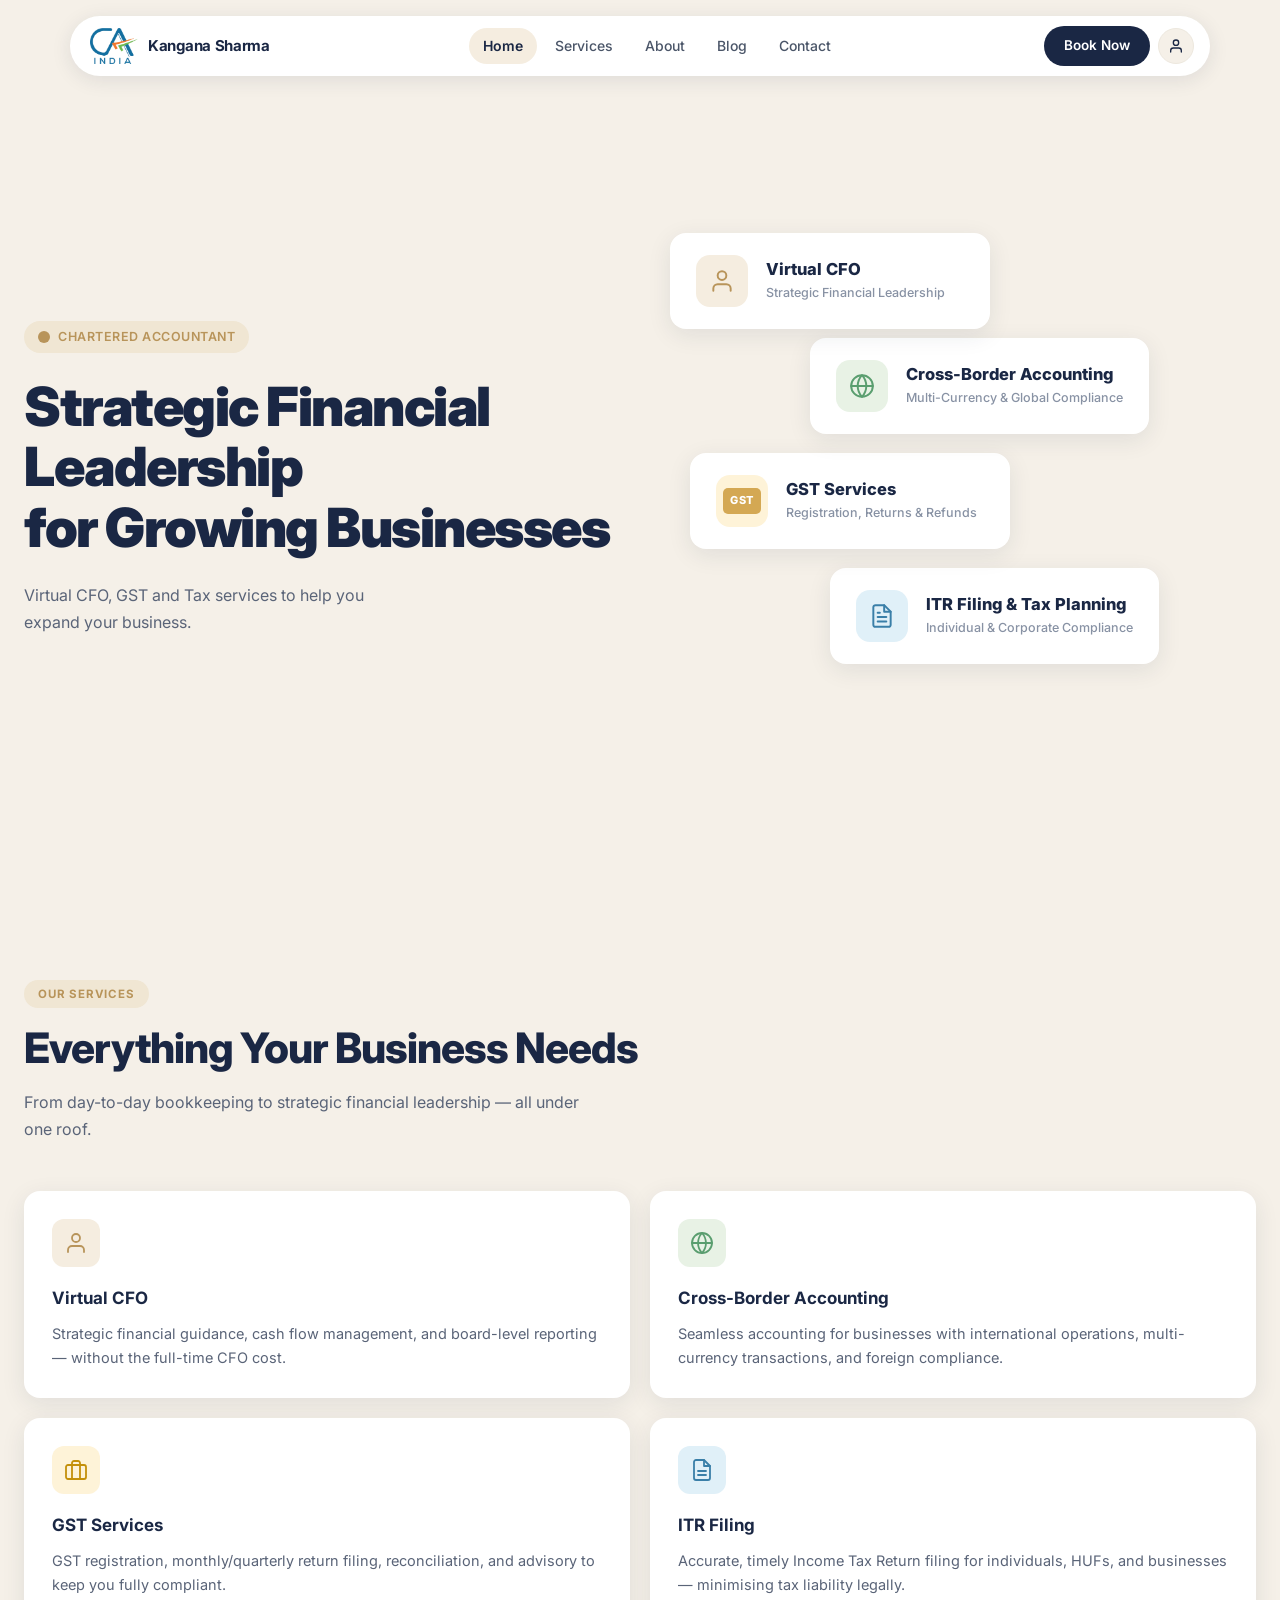
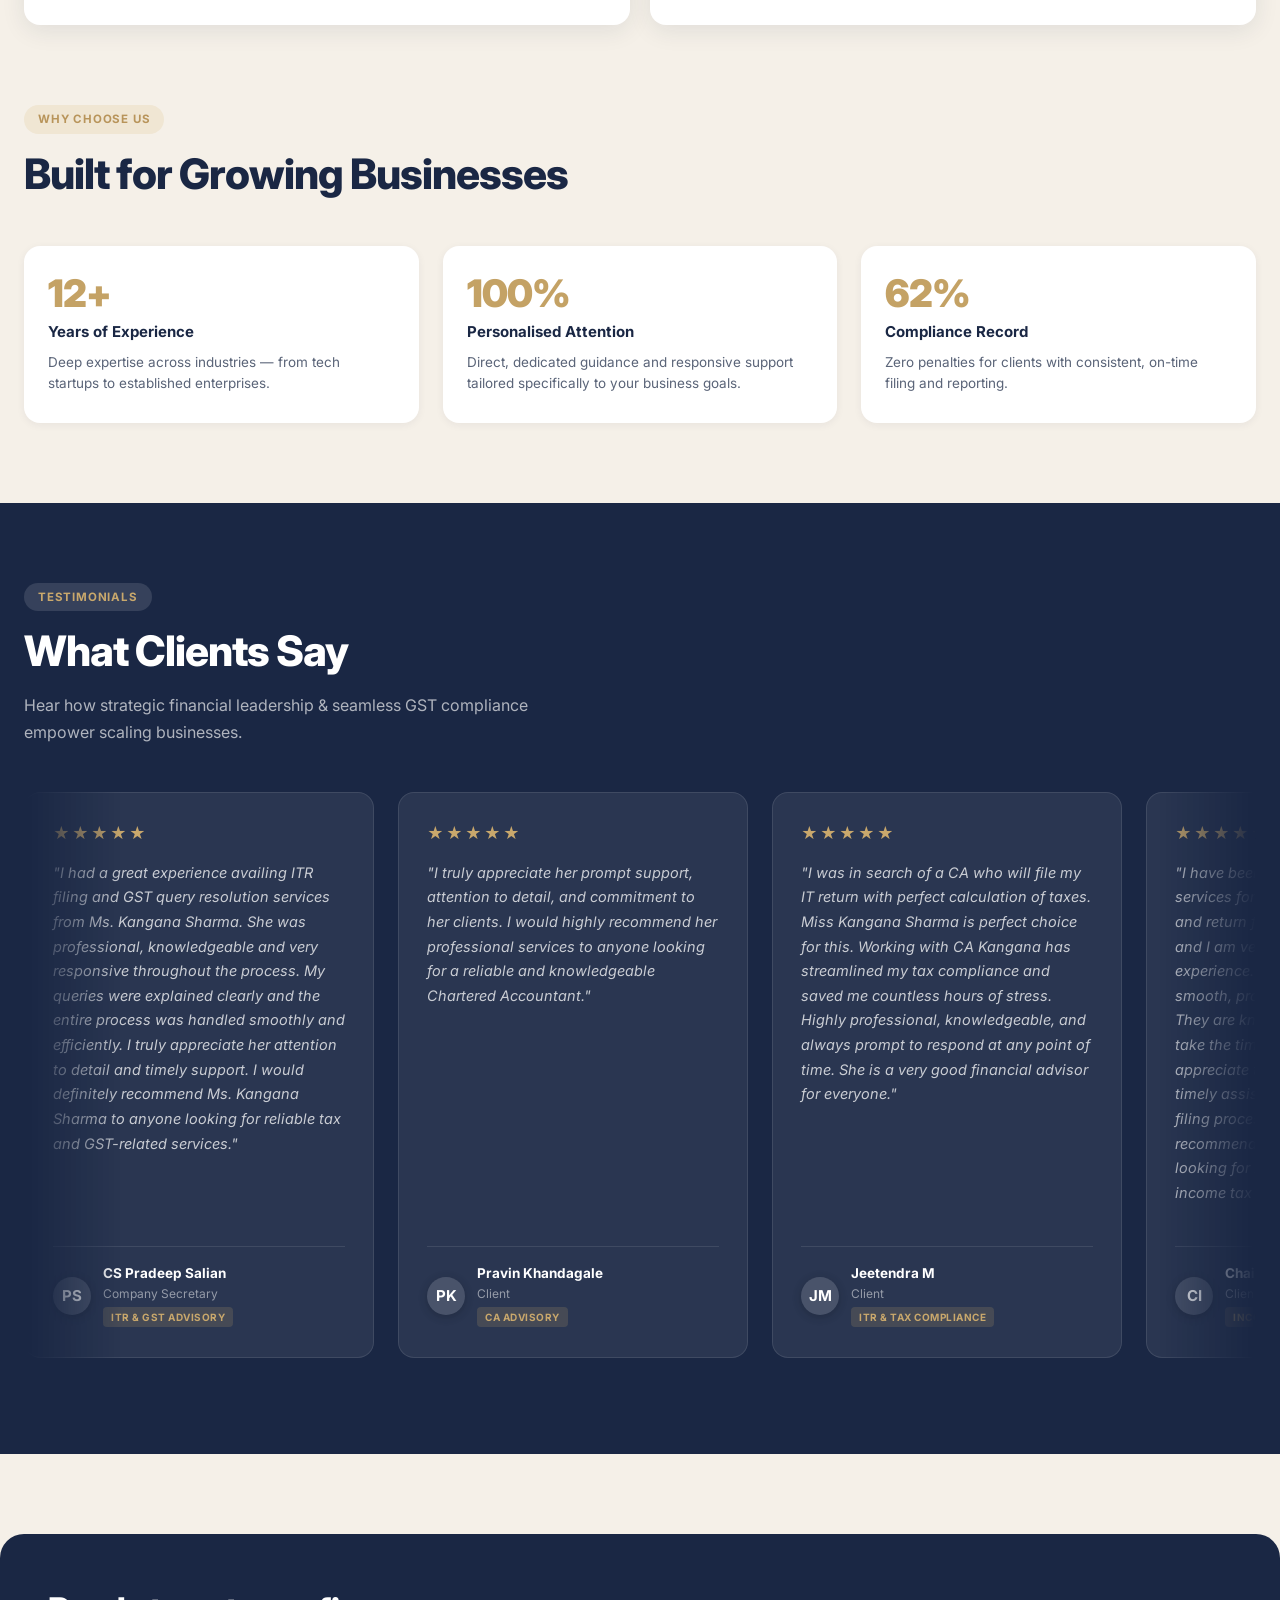
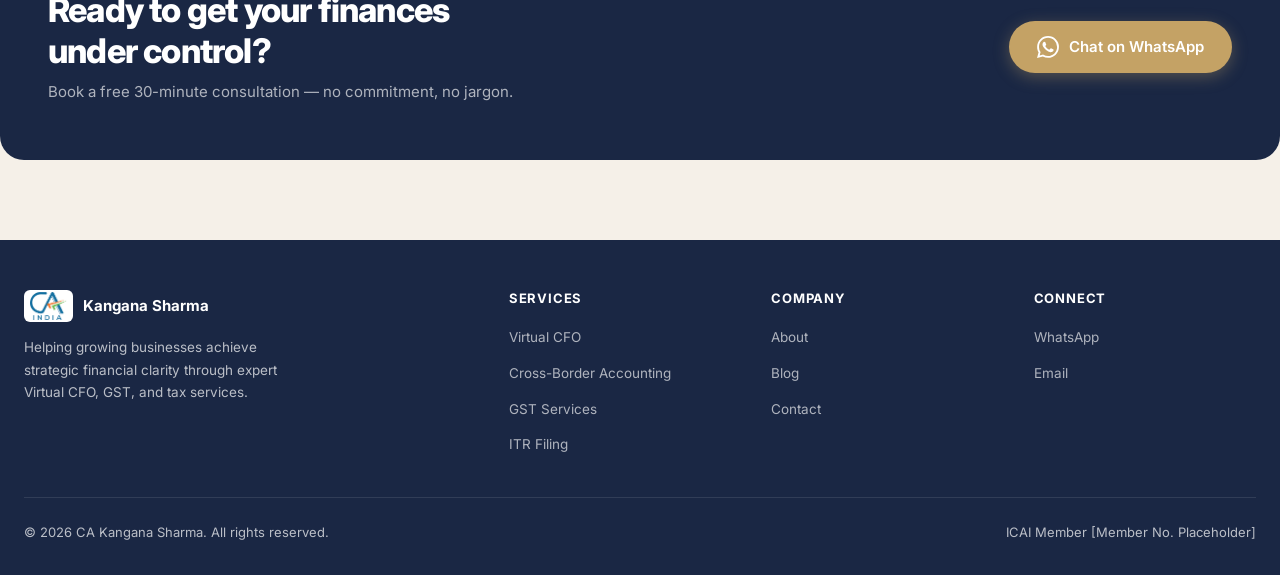
==== index.html @ 534c32c9 "Update experience to 12+ years and add CS Pradeep Salian testimonial" ====
<!DOCTYPE html>
<html lang="en">
<head>
  <meta charset="UTF-8" />
  <meta name="viewport" content="width=device-width, initial-scale=1.0" />
  <title>CA Kangana Sharma — Virtual CFO, GST & Cross-Border Accounting</title>
  <meta name="description" content="CA Kangana Sharma is a Chartered Accountant in Panvel, Navi Mumbai offering Virtual CFO, GST compliance, ITR filing, and Cross-Border Accounting services for growing businesses." />
  <link rel="icon" type="image/png" href="images/ca-logo.png" />
  <link rel="stylesheet" href="css/style.css" />
  <style>
    /* Homepage-specific overrides */
    .hero { padding-top: 48px; }

    /* Floating card entry animation */
    @keyframes cardDrop {
      from { opacity: 0; transform: translateY(-18px); }
      to   { opacity: 1; transform: translateY(0); }
    }
    .scard-1 { animation: cardDrop 0.5s ease 0.2s both; }
    .scard-2 { animation: cardDrop 0.5s ease 0.38s both; }
    .scard-3 { animation: cardDrop 0.5s ease 0.54s both; }
    .scard-4 { animation: cardDrop 0.5s ease 0.70s both; }

    /* Testimonials */
    .testimonials-section {
      background: var(--navy);
      padding: 80px 24px;
    }
    .testimonials-inner {
      max-width: 1540px;
      margin: 0 auto;
    }
    .testimonials-inner .section-tag {
      background: rgba(255,255,255,0.12);
      color: var(--gold-light);
    }
    .testimonials-inner .section-h2 {
      color: var(--white);
    }
    .testimonials-inner .section-sub {
      color: rgba(255,255,255,0.65);
    }
    .testimonials-grid {
      display: grid;
      grid-template-columns: repeat(3, 1fr);
      gap: 20px;
      margin-top: 0;
    }
    .tcard {
      background: rgba(255,255,255,0.07);
      border: 1px solid rgba(255,255,255,0.10);
      border-radius: var(--radius-md);
      padding: 28px;
      transition: var(--transition);
    }
    .tcard:hover {
      background: rgba(255,255,255,0.11);
    }
    .tcard-stars {
      color: var(--gold-light);
      font-size: 16px;
      letter-spacing: 2px;
      margin-bottom: 14px;
    }
    .tcard p {
      font-size: 14.5px;
      color: rgba(255,255,255,0.75);
      line-height: 1.7;
      margin-bottom: 20px;
      font-style: italic;
    }
    .tcard-author {
      display: flex;
      align-items: center;
      gap: 12px;
    }
    .tcard-avatar {
      width: 38px;
      height: 38px;
      border-radius: 50%;
      background: rgba(255,255,255,0.15);
      display: flex;
      align-items: center;
      justify-content: center;
      font-size: 15px;
      font-weight: 700;
      color: var(--white);
      flex-shrink: 0;
    }
    .tcard-name {
      font-size: 13.5px;
      font-weight: 700;
      color: var(--white);
    }
    .tcard-role {
      font-size: 12px;
      color: rgba(255,255,255,0.5);
    }

    @media (max-width: 900px) {
      .testimonials-grid { grid-template-columns: 1fr 1fr; }
    }
    @media (max-width: 600px) {
      .testimonials-grid { grid-template-columns: 1fr; }
    }
  </style>
</head>
<body>

  <!-- ===== NAVBAR ===== -->
  <div class="navbar-wrapper">
    <nav class="navbar" role="navigation" aria-label="Main navigation">
      <!-- Brand -->
      <a href="index.html" class="navbar-brand">
        <div class="navbar-logo">
          <img src="images/ca-logo.png" alt="CA India Logo" />
        </div>
        <span class="navbar-wordmark">Kangana Sharma</span>
      </a>

      <!-- Links -->
      <ul class="navbar-links" id="navbar-links" role="menubar">
        <li role="none"><a href="index.html" class="active" role="menuitem">Home</a></li>
        <li role="none"><a href="services.html" role="menuitem">Services</a></li>
        <li role="none"><a href="about.html" role="menuitem">About</a></li>
        <li role="none"><a href="blog.html" role="menuitem">Blog</a></li>
        <li role="none"><a href="contact.html" role="menuitem">Contact</a></li>
      </ul>

      <!-- Actions -->
      <div class="navbar-actions">
        <a href="contact.html" class="btn-book" id="btn-book-nav">Book Now</a>
        <button class="btn-account" aria-label="Account" id="btn-account">
          <svg width="16" height="16" viewBox="0 0 24 24" fill="none" stroke="currentColor" stroke-width="2" stroke-linecap="round" stroke-linejoin="round">
            <path d="M20 21v-2a4 4 0 0 0-4-4H8a4 4 0 0 0-4 4v2"/>
            <circle cx="12" cy="7" r="4"/>
          </svg>
        </button>
        <button class="nav-hamburger" id="nav-hamburger" aria-label="Open menu" aria-expanded="false">
          <span></span><span></span><span></span>
        </button>
      </div>
    </nav>
  </div>

  <!-- ===== PAGE ===== -->
  <div class="page-wrapper">

    <!-- HERO -->
    <section class="hero" aria-label="Hero">
      <div class="hero-inner">

        <!-- Left -->
        <div class="hero-left">
          <div class="hero-tag fade-up">
            <svg width="12" height="12" viewBox="0 0 24 24" fill="currentColor"><circle cx="12" cy="12" r="12"/></svg>
            Chartered Accountant
          </div>

          <h1 class="hero-h1 fade-up fade-up-d1">
            Strategic Financial Leadership<br>for Growing Businesses
          </h1>

          <p class="hero-sub fade-up fade-up-d2">
            Virtual CFO, GST and Tax services to help you expand your business.
          </p>
        </div>

        <!-- Right — staggered service cards -->
        <div class="hero-right" aria-label="Services preview">
          <div class="service-cards-stack">

            <!-- Virtual CFO -->
            <div class="scard scard-1" aria-label="Virtual CFO service">
              <div class="scard-icon icon-tan">
                <svg viewBox="0 0 24 24" fill="none" stroke="currentColor" stroke-width="1.8" stroke-linecap="round" stroke-linejoin="round" style="color:#b8945a">
                  <path d="M20 21v-2a4 4 0 0 0-4-4H8a4 4 0 0 0-4 4v2"/>
                  <circle cx="12" cy="7" r="4"/>
                </svg>
              </div>
              <div class="scard-text">
                <span class="scard-title">Virtual CFO</span>
                <span class="scard-sub">Strategic Financial Leadership</span>
              </div>
            </div>

            <!-- Cross-Border Accounting -->
            <div class="scard scard-2" aria-label="Cross-Border Accounting service">
              <div class="scard-icon icon-sage">
                <svg viewBox="0 0 24 24" fill="none" stroke="currentColor" stroke-width="1.8" stroke-linecap="round" stroke-linejoin="round" style="color:#5a9e6f">
                  <circle cx="12" cy="12" r="10"/>
                  <line x1="2" y1="12" x2="22" y2="12"/>
                  <path d="M12 2a15.3 15.3 0 0 1 4 10 15.3 15.3 0 0 1-4 10 15.3 15.3 0 0 1-4-10 15.3 15.3 0 0 1 4-10z"/>
                </svg>
              </div>
              <div class="scard-text">
                <span class="scard-title">Cross-Border Accounting</span>
                <span class="scard-sub">Multi-Currency & Global Compliance</span>
              </div>
            </div>

            <!-- GST -->
            <div class="scard scard-3" aria-label="GST service">
              <div class="scard-icon icon-gst" style="flex-direction:column;gap:0;">
                <span class="gst-badge" style="font-size:11px;padding:4px 7px;">GST</span>
              </div>
              <div class="scard-text">
                <span class="scard-title">GST Services</span>
                <span class="scard-sub">Registration, Returns & Refunds</span>
              </div>
            </div>

            <!-- ITR Filing -->
            <div class="scard scard-4" aria-label="ITR Filing service">
              <div class="scard-icon icon-blue">
                <svg viewBox="0 0 24 24" fill="none" stroke="currentColor" stroke-width="1.8" stroke-linecap="round" stroke-linejoin="round" style="color:#3a7fa8">
                  <path d="M14 2H6a2 2 0 0 0-2 2v16a2 2 0 0 0 2 2h12a2 2 0 0 0 2-2V8z"/>
                  <polyline points="14 2 14 8 20 8"/>
                  <line x1="16" y1="13" x2="8" y2="13"/>
                  <line x1="16" y1="17" x2="8" y2="17"/>
                  <polyline points="10 9 9 9 8 9"/>
                </svg>
              </div>
              <div class="scard-text">
                <span class="scard-title">ITR Filing & Tax Planning</span>
                <span class="scard-sub">Individual & Corporate Compliance</span>
              </div>
            </div>

          </div>
        </div>
      </div>
    </section>

    <!-- SERVICES PREVIEW SECTION -->
    <section class="section" aria-label="Services overview">
      <div class="section-tag fade-up">Our Services</div>
      <h2 class="section-h2 fade-up fade-up-d1">Everything Your Business Needs</h2>
      <p class="section-sub fade-up fade-up-d2">From day-to-day bookkeeping to strategic financial leadership — all under one roof.</p>

      <div class="services-preview-grid">
        <div class="service-card-full fade-up fade-up-d1">
          <div class="icon-wrap icon-tan">
            <svg viewBox="0 0 24 24" fill="none" stroke="currentColor" stroke-width="1.8" stroke-linecap="round" stroke-linejoin="round" style="color:#b8945a">
              <path d="M20 21v-2a4 4 0 0 0-4-4H8a4 4 0 0 0-4 4v2"/><circle cx="12" cy="7" r="4"/>
            </svg>
          </div>
          <h3>Virtual CFO</h3>
          <p>Strategic financial guidance, cash flow management, and board-level reporting — without the full-time CFO cost.</p>
        </div>

        <div class="service-card-full fade-up fade-up-d2">
          <div class="icon-wrap icon-sage">
            <svg viewBox="0 0 24 24" fill="none" stroke="currentColor" stroke-width="1.8" stroke-linecap="round" stroke-linejoin="round" style="color:#5a9e6f">
              <circle cx="12" cy="12" r="10"/><line x1="2" y1="12" x2="22" y2="12"/>
              <path d="M12 2a15.3 15.3 0 0 1 4 10 15.3 15.3 0 0 1-4 10 15.3 15.3 0 0 1-4-10 15.3 15.3 0 0 1 4-10z"/>
            </svg>
          </div>
          <h3>Cross-Border Accounting</h3>
          <p>Seamless accounting for businesses with international operations, multi-currency transactions, and foreign compliance.</p>
        </div>

        <div class="service-card-full fade-up fade-up-d3">
          <div class="icon-wrap icon-gst">
            <svg viewBox="0 0 24 24" fill="none" stroke="currentColor" stroke-width="1.8" stroke-linecap="round" stroke-linejoin="round" style="color:#c4900a">
              <rect x="2" y="7" width="20" height="14" rx="2"/><path d="M16 21V5a2 2 0 0 0-2-2h-4a2 2 0 0 0-2 2v16"/>
            </svg>
          </div>
          <h3>GST Services</h3>
          <p>GST registration, monthly/quarterly return filing, reconciliation, and advisory to keep you fully compliant.</p>
        </div>

        <div class="service-card-full fade-up fade-up-d4">
          <div class="icon-wrap icon-blue">
            <svg viewBox="0 0 24 24" fill="none" stroke="currentColor" stroke-width="1.8" stroke-linecap="round" stroke-linejoin="round" style="color:#3a7fa8">
              <path d="M14 2H6a2 2 0 0 0-2 2v16a2 2 0 0 0 2 2h12a2 2 0 0 0 2-2V8z"/>
              <polyline points="14 2 14 8 20 8"/><line x1="16" y1="13" x2="8" y2="13"/><line x1="16" y1="17" x2="8" y2="17"/>
            </svg>
          </div>
          <h3>ITR Filing</h3>
          <p>Accurate, timely Income Tax Return filing for individuals, HUFs, and businesses — minimising tax liability legally.</p>
        </div>
      </div>
    </section>

    <!-- WHY CHOOSE -->
    <section class="section" style="padding-top:0;" aria-label="Why choose us">
      <div class="section-tag fade-up">Why Choose Us</div>
      <h2 class="section-h2 fade-up fade-up-d1">Built for Growing Businesses</h2>
      <div class="why-grid">
        <div class="why-card fade-up fade-up-d1">
          <div class="why-num" data-count="12" data-suffix="+">0+</div>
          <h3>Years of Experience</h3>
          <p>Deep expertise across industries — from tech startups to established enterprises.</p>
        </div>
        <div class="why-card fade-up fade-up-d2">
          <div class="why-num">100%</div>
          <h3>Personalised Attention</h3>
          <p>Direct, dedicated guidance and responsive support tailored specifically to your business goals.</p>
        </div>
        <div class="why-card fade-up fade-up-d3">
          <div class="why-num" data-count="100" data-suffix="%">0%</div>
          <h3>Compliance Record</h3>
          <p>Zero penalties for clients with consistent, on-time filing and reporting.</p>
        </div>
      </div>
    </section>

    <!-- TESTIMONIALS -->
    <section class="testimonials-section" aria-label="Client testimonials">
      <div class="testimonials-inner">
        <div class="section-tag fade-up">Testimonials</div>
        <h2 class="section-h2 fade-up fade-up-d1">What Clients Say</h2>
        <p class="section-sub fade-up fade-up-d2" style="margin-bottom:30px;">Hear how strategic financial leadership & seamless GST compliance empower scaling businesses.</p>
        
        <!-- Running Slider Container -->
        <div class="testimonials-slider-wrapper">
          <div class="testimonials-track" id="testimonials-track">
            
            <!-- Testimonial 1: CS Pradeep Salian -->
            <div class="tcard">
              <div class="tcard-content">
                <div class="tcard-stars">★★★★★</div>
                <p>"I had a great experience availing ITR filing and GST query resolution services from Ms. Kangana Sharma. She was professional, knowledgeable and very responsive throughout the process. My queries were explained clearly and the entire process was handled smoothly and efficiently. I truly appreciate her attention to detail and timely support. I would definitely recommend Ms. Kangana Sharma to anyone looking for reliable tax and GST-related services."</p>
              </div>
              <div class="tcard-author">
                <div class="tcard-avatar">PS</div>
                <div>
                  <div class="tcard-name">CS Pradeep Salian</div>
                  <div class="tcard-role">Company Secretary</div>
                  <span class="tcard-tag">ITR & GST Advisory</span>
                </div>
              </div>
            </div>

            <!-- Testimonial 2 -->
            <div class="tcard">
              <div class="tcard-content">
                <div class="tcard-stars">★★★★★</div>
                <p>"I truly appreciate her prompt support, attention to detail, and commitment to her clients. I would highly recommend her professional services to anyone looking for a reliable and knowledgeable Chartered Accountant."</p>
              </div>
              <div class="tcard-author">
                <div class="tcard-avatar">PK</div>
                <div>
                  <div class="tcard-name">Pravin Khandagale</div>
                  <div class="tcard-role">Client</div>
                  <span class="tcard-tag">CA Advisory</span>
                </div>
              </div>
            </div>

            <!-- Testimonial 3 -->
            <div class="tcard">
              <div class="tcard-content">
                <div class="tcard-stars">★★★★★</div>
                <p>"I was in search of a CA who will file my IT return with perfect calculation of taxes. Miss Kangana Sharma is perfect choice for this. Working with CA Kangana has streamlined my tax compliance and saved me countless hours of stress. Highly professional, knowledgeable, and always prompt to respond at any point of time. She is a very good financial advisor for everyone."</p>
              </div>
              <div class="tcard-author">
                <div class="tcard-avatar">JM</div>
                <div>
                  <div class="tcard-name">Jeetendra M</div>
                  <div class="tcard-role">Client</div>
                  <span class="tcard-tag">ITR & Tax Compliance</span>
                </div>
              </div>
            </div>

            <!-- Testimonial 4 -->
            <div class="tcard">
              <div class="tcard-content">
                <div class="tcard-stars">★★★★★</div>
                <p>"I have been availing the professional services for my income tax calculation and return filing for the past three years, and I am very happy with the overall experience. The process has always been smooth, professional, and hassle-free. They are knowledgeable, responsive, and take the time to explain things clearly. I appreciate their attention to detail and timely assistance throughout the tax filing process. I would definitely recommend their services to anyone looking for reliable and professional income tax and return filing assistance."</p>
              </div>
              <div class="tcard-author">
                <div class="tcard-avatar">CI</div>
                <div>
                  <div class="tcard-name">Chaitanya I</div>
                  <div class="tcard-role">Client</div>
                  <span class="tcard-tag">Income Tax & Filing</span>
                </div>
              </div>
            </div>

            <!-- Testimonial 5 -->
            <div class="tcard">
              <div class="tcard-content">
                <div class="tcard-stars">★★★★★</div>
                <p>"I have had the pleasure of working with CA Kangana Sharma on few audit assignments for large companies. She is meticulous, highly professional, hardworking and responsible, and approaches every assignment with exceptional care and diligence. Her commitment to quality and her dependable approach make her a valued professional to work with. I am pleased to recommend her as a Chartered Accountant."</p>
              </div>
              <div class="tcard-author">
                <div class="tcard-avatar">RA</div>
                <div>
                  <div class="tcard-name">CA Ritesh Agarwal</div>
                  <div class="tcard-role">Chartered Accountant</div>
                  <span class="tcard-tag">Audit Assignments</span>
                </div>
              </div>
            </div>

          </div><!-- /testimonials-track -->
        </div><!-- /testimonials-slider-wrapper -->

      </div>
    </section>

    <!-- CTA BAND -->
    <div class="cta-band fade-up" style="max-width:1480px; margin-left:auto; margin-right:auto; margin-top:80px;">
      <div>
        <h2>Ready to get your finances under control?</h2>
        <p>Book a free 30-minute consultation — no commitment, no jargon.</p>
      </div>
      <a
        href="https://wa.me/919284705515?text=Hi%20CA%20Kangana%20Sharma%2C%20I%27d%20like%20to%20book%20a%20free%20consultation."
        class="btn-whatsapp"
        target="_blank"
        rel="noopener noreferrer"
        id="cta-whatsapp-btn"
        style="flex-shrink:0;"
      >
        <svg viewBox="0 0 24 24" fill="currentColor">
          <path d="M17.472 14.382c-.297-.149-1.758-.867-2.03-.967-.273-.099-.471-.148-.67.15-.197.297-.767.966-.94 1.164-.173.199-.347.223-.644.075-.297-.15-1.255-.463-2.39-1.475-.883-.788-1.48-1.761-1.653-2.059-.173-.297-.018-.458.13-.606.134-.133.298-.347.446-.52.149-.174.198-.298.298-.497.099-.198.05-.371-.025-.52-.075-.149-.669-1.612-.916-2.207-.242-.579-.487-.5-.669-.51-.173-.008-.371-.01-.57-.01-.198 0-.52.074-.792.372-.272.297-1.04 1.016-1.04 2.479 0 1.462 1.065 2.875 1.213 3.074.149.198 2.096 3.2 5.077 4.487.709.306 1.262.489 1.694.625.712.227 1.36.195 1.871.118.571-.085 1.758-.719 2.006-1.413.248-.694.248-1.289.173-1.413-.074-.124-.272-.198-.57-.347m-5.421 7.403h-.004a9.87 9.87 0 0 1-5.031-1.378l-.361-.214-3.741.982.998-3.648-.235-.374a9.86 9.86 0 0 1-1.51-5.26c.001-5.45 4.436-9.884 9.888-9.884 2.64 0 5.122 1.03 6.988 2.898a9.825 9.825 0 0 1 2.893 6.994c-.003 5.45-4.437 9.884-9.885 9.884m8.413-18.297A11.815 11.815 0 0 0 12.05 0C5.495 0 .16 5.335.157 11.892c0 2.096.547 4.142 1.588 5.945L.057 24l6.305-1.654a11.882 11.882 0 0 0 5.683 1.448h.005c6.554 0 11.89-5.335 11.893-11.893a11.821 11.821 0 0 0-3.48-8.413z"/>
        </svg>
        Chat on WhatsApp
      </a>
    </div>

    <!-- FOOTER -->
    <footer style="margin-top:80px;">
      <div class="footer-inner">
        <div class="footer-brand">
          <div class="footer-logo-mark">
            <div class="navbar-logo"><img src="images/ca-logo.png" alt="CA India Logo" style="height:32px;background:white;padding:2px 6px;border-radius:6px;" /></div>
            <span style="color:white;font-weight:700;font-size:15px;">Kangana Sharma</span>
          </div>
          <p>Helping growing businesses achieve strategic financial clarity through expert Virtual CFO, GST, and tax services.</p>
        </div>
        <div class="footer-col">
          <h4>Services</h4>
          <ul>
            <li><a href="services.html">Virtual CFO</a></li>
            <li><a href="services.html">Cross-Border Accounting</a></li>
            <li><a href="services.html">GST Services</a></li>
            <li><a href="services.html">ITR Filing</a></li>
          </ul>
        </div>
        <div class="footer-col">
          <h4>Company</h4>
          <ul>
            <li><a href="about.html">About</a></li>
            <li><a href="blog.html">Blog</a></li>
            <li><a href="contact.html">Contact</a></li>
          </ul>
        </div>
        <div class="footer-col">
          <h4>Connect</h4>
          <ul>
            <li><a href="https://wa.me/919284705515" target="_blank" rel="noopener">WhatsApp</a></li>
            <li><a href="mailto:kanganasharma.co@gmail.com">Email</a></li>
          </ul>
        </div>
      </div>
      <div class="footer-bottom">
        <span>© 2026 CA Kangana Sharma. All rights reserved.</span>
        <span>ICAI Member [Member No. Placeholder]</span>
      </div>
    </footer>

  </div><!-- /page-wrapper -->

  <script src="js/main.js"></script>
</body>
</html>
---- css/style.css ----
/* ===== DESIGN SYSTEM TOKENS ===== */
@import url('https://fonts.googleapis.com/css2?family=Inter:wght@400;500;600;700;800;900&display=swap');

:root {
  --bg-cream: #f5f0e8;
  --bg-cream-dark: #ede8de;
  --white: #ffffff;
  --navy: #1a2744;
  --navy-light: #243258;
  --navy-muted: #4a5568;
  --gold: #b8945a;
  --gold-light: #c9a86c;
  --gold-bg: #f0e6d3;
  --gold-btn: #c4a265;
  --tan: #e8d5b8;
  --tan-bg: #f5ede0;
  --sage: #a8c5a0;
  --sage-bg: #e8f2e5;
  --gst-gold: #d4a853;
  --gst-bg: #fef3d8;
  --blue-light: #7ab3cc;
  --blue-bg: #e0f0f8;
  --text-body: #5a6478;
  --text-muted: #8892a4;
  --shadow-sm: 0 2px 8px rgba(26, 39, 68, 0.06);
  --shadow-md: 0 4px 20px rgba(26, 39, 68, 0.10);
  --shadow-lg: 0 8px 40px rgba(26, 39, 68, 0.14);
  --shadow-card: 0 6px 24px rgba(26, 39, 68, 0.09);
  --radius-sm: 8px;
  --radius-md: 16px;
  --radius-lg: 24px;
  --radius-full: 9999px;
  --transition: all 0.25s cubic-bezier(0.4, 0, 0.2, 1);
}

/* ===== RESET & BASE ===== */
*, *::before, *::after {
  box-sizing: border-box;
  margin: 0;
  padding: 0;
}

html, body {
  overflow-x: hidden;
}

html {
  scroll-behavior: smooth;
}

body {
  font-family: 'Inter', -apple-system, BlinkMacSystemFont, sans-serif;
  background-color: var(--bg-cream);
  color: var(--navy);
  line-height: 1.6;
  -webkit-font-smoothing: antialiased;
}

a {
  text-decoration: none;
  color: inherit;
  transition: var(--transition);
}

img {
  max-width: 100%;
  display: block;
}

/* ===== NAVBAR ===== */
.navbar-wrapper {
  position: fixed;
  top: 0;
  left: 0;
  right: 0;
  z-index: 1000;
  display: flex;
  justify-content: center;
  padding: 16px 24px;
  pointer-events: none;
}

.navbar {
  display: flex;
  align-items: center;
  justify-content: space-between;
  background: var(--white);
  border-radius: var(--radius-full);
  padding: 10px 16px 10px 20px;
  box-shadow: var(--shadow-md);
  width: 100%;
  max-width: 1140px;
  pointer-events: all;
  gap: 12px;
}

.navbar-brand {
  display: flex;
  align-items: center;
  gap: 10px;
  flex-shrink: 0;
}

.navbar-logo {
  display: flex;
  align-items: center;
  justify-content: center;
  height: 36px;
  width: auto;
  flex-shrink: 0;
}

.navbar-logo img {
  height: 36px;
  width: auto;
  object-fit: contain;
  display: block;
}

.navbar-wordmark {
  font-size: 15px;
  font-weight: 700;
  color: var(--navy);
  letter-spacing: -0.3px;
  white-space: nowrap;
}

.navbar-links {
  display: flex;
  align-items: center;
  gap: 4px;
  list-style: none;
  flex: 1;
  justify-content: center;
}

.navbar-links li a {
  display: inline-block;
  padding: 7px 14px;
  font-size: 14px;
  font-weight: 500;
  color: var(--navy-muted);
  border-radius: var(--radius-full);
  transition: var(--transition);
  white-space: nowrap;
}

.navbar-links li a:hover {
  color: var(--navy);
  background: var(--bg-cream);
}

.navbar-links li a.active {
  background: var(--tan-bg);
  color: var(--navy);
  font-weight: 600;
}

.navbar-actions {
  display: flex;
  align-items: center;
  gap: 8px;
  flex-shrink: 0;
}

.btn-book {
  display: inline-flex;
  align-items: center;
  background: var(--navy);
  color: var(--white);
  padding: 9px 20px;
  border-radius: var(--radius-full);
  font-size: 13.5px;
  font-weight: 600;
  letter-spacing: 0.1px;
  transition: var(--transition);
  white-space: nowrap;
}

.btn-book:hover {
  background: var(--navy-light);
  transform: translateY(-1px);
  box-shadow: var(--shadow-md);
}

.btn-account {
  display: flex;
  align-items: center;
  justify-content: center;
  width: 36px;
  height: 36px;
  background: var(--bg-cream);
  border-radius: var(--radius-full);
  color: var(--navy);
  transition: var(--transition);
  border: 1.5px solid var(--bg-cream-dark);
}

.btn-account:hover {
  background: var(--bg-cream-dark);
}

/* ===== HAMBURGER (mobile) ===== */
.nav-hamburger {
  display: none;
  flex-direction: column;
  gap: 5px;
  background: none;
  border: none;
  cursor: pointer;
  padding: 4px;
}

.nav-hamburger span {
  display: block;
  width: 22px;
  height: 2px;
  background: var(--navy);
  border-radius: 2px;
  transition: var(--transition);
}

/* ===== PAGE WRAPPER ===== */
.page-wrapper {
  padding-top: 88px;
}

/* ===== HERO SECTION ===== */
.hero {
  min-height: calc(100vh - 88px);
  display: flex;
  align-items: center;
  padding: 60px 24px 80px;
  max-width: 1540px;
  margin: 0 auto;
}

.hero-inner {
  display: grid;
  grid-template-columns: 1fr 1fr;
  gap: 60px;
  align-items: center;
  width: 100%;
}

.hero-left {
  display: flex;
  flex-direction: column;
  gap: 24px;
}

.hero-tag {
  display: inline-flex;
  align-items: center;
  gap: 8px;
  background: var(--gold-bg);
  color: var(--gold);
  font-size: 12.5px;
  font-weight: 600;
  padding: 6px 14px;
  border-radius: var(--radius-full);
  letter-spacing: 0.5px;
  text-transform: uppercase;
  width: fit-content;
}

.hero-h1 {
  font-size: clamp(38px, 5vw, 54px);
  font-weight: 900;
  color: var(--navy);
  line-height: 1.12;
  letter-spacing: -1.5px;
}

.hero-sub {
  font-size: 16px;
  color: var(--text-body);
  line-height: 1.65;
  max-width: 380px;
}

.btn-whatsapp {
  display: inline-flex;
  align-items: center;
  gap: 10px;
  background: var(--gold-btn);
  color: var(--white);
  padding: 14px 28px;
  border-radius: var(--radius-full);
  font-size: 15px;
  font-weight: 600;
  width: fit-content;
  transition: var(--transition);
  box-shadow: 0 4px 16px rgba(196, 162, 101, 0.35);
}

.btn-whatsapp:hover {
  background: var(--gold);
  transform: translateY(-2px);
  box-shadow: 0 8px 24px rgba(196, 162, 101, 0.45);
}

.btn-whatsapp svg {
  width: 22px;
  height: 22px;
  flex-shrink: 0;
}

/* ===== HERO RIGHT — STAGGERED CARDS ===== */
.hero-right {
  position: relative;
  height: 490px;
}

.service-cards-stack {
  position: relative;
  width: 100%;
  height: 100%;
}

.scard {
  position: absolute;
  background: var(--white);
  border-radius: var(--radius-md);
  box-shadow: var(--shadow-card);
  padding: 22px 26px;
  display: flex;
  align-items: center;
  gap: 18px;
  min-width: 320px;
  transition: transform 0.3s ease, box-shadow 0.3s ease;
  cursor: default;
}

.scard:hover {
  transform: translateY(-6px) scale(1.02) !important;
  box-shadow: var(--shadow-lg);
}

.scard-icon {
  width: 52px;
  height: 52px;
  border-radius: 14px;
  display: flex;
  align-items: center;
  justify-content: center;
  flex-shrink: 0;
}

.scard-icon svg {
  width: 26px;
  height: 26px;
}

.scard-text {
  display: flex;
  flex-direction: column;
}

.scard-title {
  font-size: 16.5px;
  font-weight: 800;
  color: var(--navy);
  line-height: 1.25;
}

.scard-sub {
  font-size: 12.5px;
  color: var(--text-muted);
  font-weight: 500;
  margin-top: 3px;
}

/* Card positions — staggered diagonal */
.scard-1 {
  top: 0;
  left: 0;
  z-index: 4;
}

.scard-2 {
  top: 105px;
  left: 140px;
  z-index: 3;
}

.scard-3 {
  top: 220px;
  left: 20px;
  z-index: 2;
}

.scard-4 {
  top: 335px;
  left: 160px;
  z-index: 1;
}

/* Icon colors */
.icon-tan { background: var(--tan-bg); }
.icon-tan svg { color: #b8945a; }

.icon-sage { background: var(--sage-bg); }
.icon-sage svg { color: #5a9e6f; }

.icon-gst { background: var(--gst-bg); }
.icon-gst svg { color: #c4900a; }

.icon-blue { background: var(--blue-bg); }
.icon-blue svg { color: #3a7fa8; }

/* GST badge */
.gst-badge {
  display: inline-flex;
  align-items: center;
  justify-content: center;
  background: var(--gst-gold);
  color: var(--white);
  font-size: 9px;
  font-weight: 800;
  padding: 3px 6px;
  border-radius: 5px;
  letter-spacing: 0.5px;
}

/* ===== SECTION COMMONS ===== */
.section {
  padding: 80px 24px;
  max-width: 1540px;
  margin: 0 auto;
}

.section-tag {
  display: inline-flex;
  align-items: center;
  gap: 8px;
  background: var(--gold-bg);
  color: var(--gold);
  font-size: 11.5px;
  font-weight: 700;
  padding: 5px 14px;
  border-radius: var(--radius-full);
  letter-spacing: 0.8px;
  text-transform: uppercase;
  margin-bottom: 16px;
}

.section-h2 {
  font-size: clamp(28px, 3.5vw, 42px);
  font-weight: 800;
  color: var(--navy);
  letter-spacing: -1px;
  line-height: 1.15;
  margin-bottom: 16px;
}

.section-sub {
  font-size: 16px;
  color: var(--text-body);
  line-height: 1.7;
  max-width: 560px;
  margin-bottom: 48px;
}

/* ===== SERVICES GRID (homepage preview) ===== */
.services-preview-grid {
  display: grid;
  grid-template-columns: repeat(2, 1fr);
  gap: 20px;
}

.service-card-full {
  background: var(--white);
  border-radius: var(--radius-md);
  box-shadow: var(--shadow-card);
  padding: 28px;
  transition: var(--transition);
}

.service-card-full:hover {
  transform: translateY(-4px);
  box-shadow: var(--shadow-lg);
}

.service-card-full .icon-wrap {
  width: 48px;
  height: 48px;
  border-radius: 12px;
  display: flex;
  align-items: center;
  justify-content: center;
  margin-bottom: 18px;
}

.service-card-full .icon-wrap svg {
  width: 24px;
  height: 24px;
}

.service-card-full h3 {
  font-size: 17px;
  font-weight: 700;
  color: var(--navy);
  margin-bottom: 10px;
}

.service-card-full p {
  font-size: 14.5px;
  color: var(--text-body);
  line-height: 1.65;
}

/* ===== WHY CHOOSE SECTION ===== */
.why-grid {
  display: grid;
  grid-template-columns: repeat(3, 1fr);
  gap: 24px;
  margin-top: 48px;
}

.why-card {
  background: var(--white);
  border-radius: var(--radius-md);
  padding: 28px 24px;
  box-shadow: var(--shadow-sm);
  transition: var(--transition);
}

.why-card:hover {
  transform: translateY(-3px);
  box-shadow: var(--shadow-md);
}

.why-num {
  font-size: 38px;
  font-weight: 900;
  color: var(--gold-btn);
  letter-spacing: -1px;
  line-height: 1;
  margin-bottom: 8px;
}

.why-card h3 {
  font-size: 15px;
  font-weight: 700;
  color: var(--navy);
  margin-bottom: 8px;
}

.why-card p {
  font-size: 13.5px;
  color: var(--text-body);
  line-height: 1.6;
}

/* ===== CTA BAND ===== */
.cta-band {
  background: var(--navy);
  border-radius: var(--radius-lg);
  padding: 56px 48px;
  margin: 0 auto 80px;
  max-width: 1480px;
  display: flex;
  align-items: center;
  justify-content: space-between;
  gap: 32px;
}

.cta-band h2 {
  font-size: clamp(22px, 3vw, 34px);
  font-weight: 800;
  color: var(--white);
  letter-spacing: -0.8px;
  line-height: 1.2;
  max-width: 480px;
}

.cta-band p {
  color: rgba(255,255,255,0.65);
  margin-top: 8px;
  font-size: 15px;
}

/* ===== FOOTER ===== */
footer {
  background: var(--navy);
  color: rgba(255,255,255,0.7);
  padding: 48px 24px 32px;
}

.footer-inner {
  max-width: 1540px;
  margin: 0 auto;
  display: grid;
  grid-template-columns: 2fr 1fr 1fr 1fr;
  gap: 40px;
  margin-bottom: 40px;
}

.footer-brand p {
  font-size: 13.5px;
  line-height: 1.7;
  margin-top: 12px;
  max-width: 260px;
}

.footer-col h4 {
  font-size: 13px;
  font-weight: 700;
  color: var(--white);
  letter-spacing: 0.8px;
  text-transform: uppercase;
  margin-bottom: 16px;
}

.footer-col ul {
  list-style: none;
  display: flex;
  flex-direction: column;
  gap: 10px;
}

.footer-col ul li a {
  font-size: 13.5px;
  color: rgba(255,255,255,0.65);
  transition: var(--transition);
}

.footer-col ul li a:hover {
  color: var(--white);
}

.footer-bottom {
  max-width: 1540px;
  margin: 0 auto;
  border-top: 1px solid rgba(255,255,255,0.1);
  padding-top: 24px;
  display: flex;
  justify-content: space-between;
  align-items: center;
  font-size: 13px;
}

.footer-logo-mark {
  display: flex;
  align-items: center;
  gap: 10px;
  margin-bottom: 4px;
}

/* ===== PAGE HERO (inner pages) ===== */
.page-hero {
  background: var(--navy);
  padding: 80px 24px 70px;
  text-align: center;
}

.page-hero h1 {
  font-size: clamp(32px, 4vw, 52px);
  font-weight: 900;
  color: var(--white);
  letter-spacing: -1.2px;
  line-height: 1.1;
  margin-bottom: 16px;
}

.page-hero p {
  font-size: 17px;
  color: rgba(255,255,255,0.7);
  max-width: 520px;
  margin: 0 auto;
  line-height: 1.65;
}

.page-hero .section-tag {
  margin-bottom: 20px;
  background: rgba(255,255,255,0.12);
  color: var(--gold-light);
}

/* ===== SERVICES PAGE ===== */
.services-list {
  display: flex;
  flex-direction: column;
  gap: 40px;
  margin-top: 16px;
}

.service-block {
  background: var(--white);
  border-radius: var(--radius-md);
  box-shadow: var(--shadow-card);
  padding: 40px;
  display: grid;
  grid-template-columns: 72px 1fr;
  gap: 32px;
  align-items: start;
  transition: var(--transition);
}

.service-block:hover {
  box-shadow: var(--shadow-lg);
}

.service-block-icon {
  width: 72px;
  height: 72px;
  border-radius: 16px;
  display: flex;
  align-items: center;
  justify-content: center;
  flex-shrink: 0;
}

.service-block-icon svg {
  width: 32px;
  height: 32px;
}

.service-block-body h2 {
  font-size: 22px;
  font-weight: 800;
  color: var(--navy);
  margin-bottom: 12px;
  letter-spacing: -0.4px;
}

.service-block-body p {
  font-size: 15px;
  color: var(--text-body);
  line-height: 1.75;
  margin-bottom: 20px;
}

.service-features {
  display: flex;
  flex-wrap: wrap;
  gap: 8px;
}

.feature-tag {
  display: inline-flex;
  align-items: center;
  gap: 6px;
  background: var(--bg-cream);
  color: var(--navy);
  font-size: 13px;
  font-weight: 500;
  padding: 5px 12px;
  border-radius: var(--radius-full);
}

.feature-tag::before {
  content: '✓';
  color: var(--gold);
  font-weight: 700;
}

/* ===== ABOUT PAGE ===== */
.about-grid {
  display: grid;
  grid-template-columns: 1fr 1fr;
  gap: 60px;
  align-items: center;
  padding: 64px 24px;
  max-width: 1540px;
  margin: 0 auto;
}

.about-portrait {
  position: relative;
}

.about-portrait-img {
  width: 100%;
  border-radius: var(--radius-lg);
  box-shadow: var(--shadow-lg);
  aspect-ratio: 4/5;
  object-fit: cover;
  object-position: top center;
  background: var(--bg-cream-dark);
  display: block;
  overflow: hidden;
}

.about-portrait-placeholder {
  width: 100%;
  border-radius: var(--radius-lg);
  box-shadow: var(--shadow-lg);
  aspect-ratio: 4/5;
  background: linear-gradient(135deg, var(--bg-cream-dark) 0%, var(--tan) 100%);
  display: flex;
  flex-direction: column;
  align-items: center;
  justify-content: center;
  gap: 16px;
  color: var(--navy-muted);
}

.portrait-badge {
  position: absolute;
  bottom: -16px;
  right: -16px;
  background: var(--white);
  border-radius: var(--radius-md);
  padding: 16px 20px;
  box-shadow: var(--shadow-md);
}

.portrait-badge .num {
  font-size: 28px;
  font-weight: 900;
  color: var(--navy);
  letter-spacing: -1px;
}

.portrait-badge .label {
  font-size: 12px;
  color: var(--text-muted);
  font-weight: 500;
}

.about-content h2 {
  font-size: clamp(26px, 3vw, 38px);
  font-weight: 800;
  color: var(--navy);
  letter-spacing: -0.8px;
  margin-bottom: 16px;
  line-height: 1.15;
}

.about-content p {
  font-size: 15.5px;
  color: var(--text-body);
  line-height: 1.75;
  margin-bottom: 16px;
}

.stats-row {
  display: grid;
  grid-template-columns: repeat(3, 1fr);
  gap: 16px;
  margin: 32px 0;
}

.stat-box {
  background: var(--bg-cream);
  border-radius: var(--radius-md);
  padding: 20px 16px;
  text-align: center;
}

.stat-box .val {
  font-size: 26px;
  font-weight: 900;
  color: var(--navy);
  letter-spacing: -0.8px;
}

.stat-box .lbl {
  font-size: 12px;
  color: var(--text-muted);
  font-weight: 500;
  margin-top: 4px;
  line-height: 1.4;
}

.credentials-list {
  display: flex;
  flex-direction: column;
  gap: 12px;
  margin-top: 24px;
}

.cred-item {
  display: flex;
  align-items: center;
  gap: 12px;
  font-size: 14.5px;
  color: var(--text-body);
}

.cred-dot {
  width: 8px;
  height: 8px;
  border-radius: 50%;
  background: var(--gold);
  flex-shrink: 0;
}

/* ===== BLOG PAGE ===== */
.blog-grid {
  display: grid;
  grid-template-columns: repeat(3, 1fr);
  gap: 24px;
}

.blog-card {
  background: var(--white);
  border-radius: var(--radius-md);
  box-shadow: var(--shadow-card);
  overflow: hidden;
  transition: var(--transition);
  display: flex;
  flex-direction: column;
}

.blog-card:hover {
  transform: translateY(-4px);
  box-shadow: var(--shadow-lg);
}

.blog-card-img {
  height: 180px;
  background: linear-gradient(135deg, var(--bg-cream-dark), var(--tan));
  display: flex;
  align-items: center;
  justify-content: center;
  color: var(--text-muted);
  font-size: 13px;
  font-weight: 500;
}

.blog-card-body {
  padding: 24px;
  flex: 1;
  display: flex;
  flex-direction: column;
}

.blog-tag {
  display: inline-flex;
  align-items: center;
  background: var(--gold-bg);
  color: var(--gold);
  font-size: 11px;
  font-weight: 700;
  padding: 3px 10px;
  border-radius: var(--radius-full);
  letter-spacing: 0.6px;
  text-transform: uppercase;
  margin-bottom: 12px;
  width: fit-content;
}

.blog-card-body h3 {
  font-size: 16px;
  font-weight: 700;
  color: var(--navy);
  line-height: 1.4;
  margin-bottom: 10px;
}

.blog-card-body p {
  font-size: 13.5px;
  color: var(--text-body);
  line-height: 1.65;
  flex: 1;
  margin-bottom: 16px;
}

.blog-meta {
  display: flex;
  align-items: center;
  justify-content: space-between;
  font-size: 12.5px;
  color: var(--text-muted);
  border-top: 1px solid var(--bg-cream);
  padding-top: 16px;
  margin-top: auto;
}

.read-more {
  color: var(--gold);
  font-weight: 600;
  font-size: 13px;
  display: flex;
  align-items: center;
  gap: 4px;
}

.read-more:hover {
  color: var(--gold-btn);
}

/* ===== CONTACT PAGE ===== */
.contact-section {
  padding: 72px 24px;
  max-width: 900px;
  margin: 0 auto;
}

.contact-grid {
  display: grid;
  grid-template-columns: 1fr 1fr;
  gap: 40px;
  align-items: start;
}

.contact-info h2 {
  font-size: clamp(26px, 3vw, 36px);
  font-weight: 800;
  color: var(--navy);
  letter-spacing: -0.8px;
  margin-bottom: 16px;
  line-height: 1.2;
}

.contact-info p {
  font-size: 15.5px;
  color: var(--text-body);
  line-height: 1.75;
  margin-bottom: 32px;
}

.contact-items {
  display: flex;
  flex-direction: column;
  gap: 16px;
}

.contact-item {
  display: flex;
  align-items: center;
  gap: 14px;
  font-size: 14.5px;
  color: var(--text-body);
}

.contact-icon {
  width: 40px;
  height: 40px;
  border-radius: 10px;
  background: var(--gold-bg);
  display: flex;
  align-items: center;
  justify-content: center;
  flex-shrink: 0;
}

.contact-icon svg {
  width: 18px;
  height: 18px;
  color: var(--gold);
}

.whatsapp-cta-card {
  background: var(--white);
  border-radius: var(--radius-lg);
  box-shadow: var(--shadow-card);
  padding: 40px 36px;
  display: flex;
  flex-direction: column;
  align-items: flex-start;
  gap: 16px;
}

.whatsapp-cta-card h3 {
  font-size: 20px;
  font-weight: 800;
  color: var(--navy);
  letter-spacing: -0.4px;
}

.whatsapp-cta-card p {
  font-size: 14.5px;
  color: var(--text-body);
  line-height: 1.65;
}

.wa-big-btn {
  display: inline-flex;
  align-items: center;
  gap: 12px;
  background: #25D366;
  color: var(--white);
  padding: 16px 32px;
  border-radius: var(--radius-full);
  font-size: 16px;
  font-weight: 700;
  width: 100%;
  justify-content: center;
  transition: var(--transition);
  box-shadow: 0 4px 20px rgba(37, 211, 102, 0.3);
}

.wa-big-btn:hover {
  background: #20c05e;
  transform: translateY(-2px);
  box-shadow: 0 8px 28px rgba(37, 211, 102, 0.4);
}

.wa-big-btn svg {
  width: 24px;
  height: 24px;
}

/* ===== SCROLL ANIMATIONS ===== */
.fade-up {
  opacity: 0;
  transform: translateY(28px);
  transition: opacity 0.55s ease, transform 0.55s ease;
}

.fade-up.visible {
  opacity: 1;
  transform: none;
}

.fade-up-d1 { transition-delay: 0.05s; }
.fade-up-d2 { transition-delay: 0.12s; }
.fade-up-d3 { transition-delay: 0.20s; }
.fade-up-d4 { transition-delay: 0.28s; }

/* ===== RESPONSIVE ===== */
@media (max-width: 900px) {
  .hero-inner {
    grid-template-columns: 1fr;
    gap: 40px;
    text-align: center;
  }

  .hero-left {
    align-items: center;
  }

  .hero-sub {
    max-width: 100%;
  }

  .hero-right {
    height: auto;
    position: relative;
    display: block;
    width: 100%;
  }

  .service-cards-stack {
    position: relative;
    display: flex;
    flex-direction: column;
    gap: 14px;
    width: 100%;
    max-width: 480px;
    margin: 0 auto;
    height: auto;
  }

  .scard {
    position: relative !important;
    top: auto !important;
    left: auto !important;
    right: auto !important;
    bottom: auto !important;
    width: 100% !important;
    min-width: unset !important;
    z-index: auto !important;
    box-shadow: var(--shadow-sm);
    text-align: left;
  }

  .why-grid,
  .values-grid {
    grid-template-columns: 1fr;
  }

  .footer-inner {
    grid-template-columns: 1fr 1fr;
  }

  .about-grid {
    grid-template-columns: 1fr;
    gap: 40px;
  }

  .about-portrait {
    max-width: 380px;
    margin: 0 auto;
  }

  .blog-grid {
    grid-template-columns: repeat(2, 1fr);
  }

  .contact-grid {
    grid-template-columns: 1fr;
  }

  .services-preview-grid {
    grid-template-columns: 1fr;
  }

  .cta-band {
    flex-direction: column;
    text-align: center;
    padding: 40px 28px;
  }
}

@media (max-width: 680px) {
  .navbar-wrapper {
    padding: 10px 12px;
  }

  .navbar {
    padding: 8px 12px;
    gap: 8px;
  }

  .navbar-logo img {
    height: 26px;
  }

  .navbar-wordmark {
    font-size: 13.5px;
  }

  .btn-book {
    padding: 7px 12px;
    font-size: 12px;
  }

  .navbar-links {
    display: none;
  }

  .navbar-links.open {
    display: flex;
    flex-direction: column;
    position: absolute;
    top: 64px;
    left: 12px;
    right: 12px;
    background: var(--white);
    border-radius: var(--radius-md);
    box-shadow: var(--shadow-lg);
    padding: 16px;
    gap: 4px;
    z-index: 999;
  }

  .navbar-links.open li a {
    display: block;
    padding: 10px 16px;
  }

  .nav-hamburger {
    display: flex;
  }

  .btn-account {
    display: none;
  }

  .hero {
    padding: 30px 16px 50px;
  }

  .hero-h1 {
    font-size: 30px;
    letter-spacing: -0.8px;
  }

  .why-grid {
    grid-template-columns: 1fr;
  }

  .footer-inner {
    grid-template-columns: 1fr;
    gap: 28px;
  }

  .footer-bottom {
    flex-direction: column;
    gap: 8px;
    text-align: center;
  }

  .blog-grid {
    grid-template-columns: 1fr;
  }

  .service-block {
    grid-template-columns: 1fr;
    gap: 16px;
    padding: 28px;
  }

  .stats-row {
    grid-template-columns: 1fr;
  }

  .page-hero {
    padding: 60px 20px 52px;
  }
}

@media (max-width: 400px) {
  .scard {
    min-width: 160px;
  }
  .scard-2 { left: 70px; }
  .scard-4 { left: 80px; }
}

/* ===== TESTIMONIAL CONTINUOUS INFINITE MARQUEE ===== */
.testimonials-slider-wrapper {
  position: relative;
  overflow: hidden;
  margin-top: 30px;
  padding: 16px 0;
  mask-image: linear-gradient(to right, transparent, black 8%, black 92%, transparent);
  -webkit-mask-image: linear-gradient(to right, transparent, black 8%, black 92%, transparent);
}

.testimonials-track {
  display: flex;
  gap: 24px;
  width: max-content;
  animation: continuousMarquee 32s linear infinite;
  will-change: transform;
}

.testimonials-slider-wrapper:hover .testimonials-track {
  animation-play-state: paused;
}

@keyframes continuousMarquee {
  0% {
    transform: translateX(0);
  }
  100% {
    transform: translateX(calc(-50% - 12px));
  }
}

.tcard {
  flex: 0 0 350px;
  width: 350px;
  background: rgba(255, 255, 255, 0.07);
  border: 1px solid rgba(255, 255, 255, 0.12);
  border-radius: var(--radius-md);
  padding: 28px 24px;
  transition: var(--transition);
  display: flex;
  flex-direction: column;
  justify-content: space-between;
  backdrop-filter: blur(8px);
}

.tcard:hover {
  background: rgba(255, 255, 255, 0.14);
  border-color: rgba(201, 168, 108, 0.5);
  transform: translateY(-4px);
}

.tcard-content {
  margin-bottom: 20px;
}

.tcard-stars {
  color: #ffc107;
  font-size: 15px;
  letter-spacing: 3px;
  margin-bottom: 14px;
}

.tcard p {
  font-size: 14px;
  color: rgba(255, 255, 255, 0.88);
  line-height: 1.65;
  font-style: italic;
}

.tcard-author {
  display: flex;
  align-items: center;
  gap: 12px;
  border-top: 1px solid rgba(255, 255, 255, 0.1);
  padding-top: 16px;
}

.tcard-avatar {
  width: 42px;
  height: 42px;
  border-radius: 50%;
  background: linear-gradient(135deg, var(--gold) 0%, var(--gold-btn) 100%);
  display: flex;
  align-items: center;
  justify-content: center;
  font-size: 15px;
  font-weight: 800;
  color: var(--white);
  flex-shrink: 0;
  box-shadow: 0 2px 10px rgba(0,0,0,0.2);
}

.tcard-name {
  font-size: 14px;
  font-weight: 700;
  color: var(--white);
}

.tcard-role {
  font-size: 12px;
  color: rgba(255, 255, 255, 0.6);
}

.tcard-tag {
  display: inline-block;
  font-size: 10px;
  font-weight: 700;
  color: var(--gold-light);
  background: rgba(201, 168, 108, 0.18);
  padding: 2px 8px;
  border-radius: 4px;
  margin-top: 3px;
  text-transform: uppercase;
  letter-spacing: 0.5px;
}

@media (max-width: 640px) {
  .tcard {
    flex: 0 0 290px;
    width: 290px;
    padding: 22px 18px;
  }
}
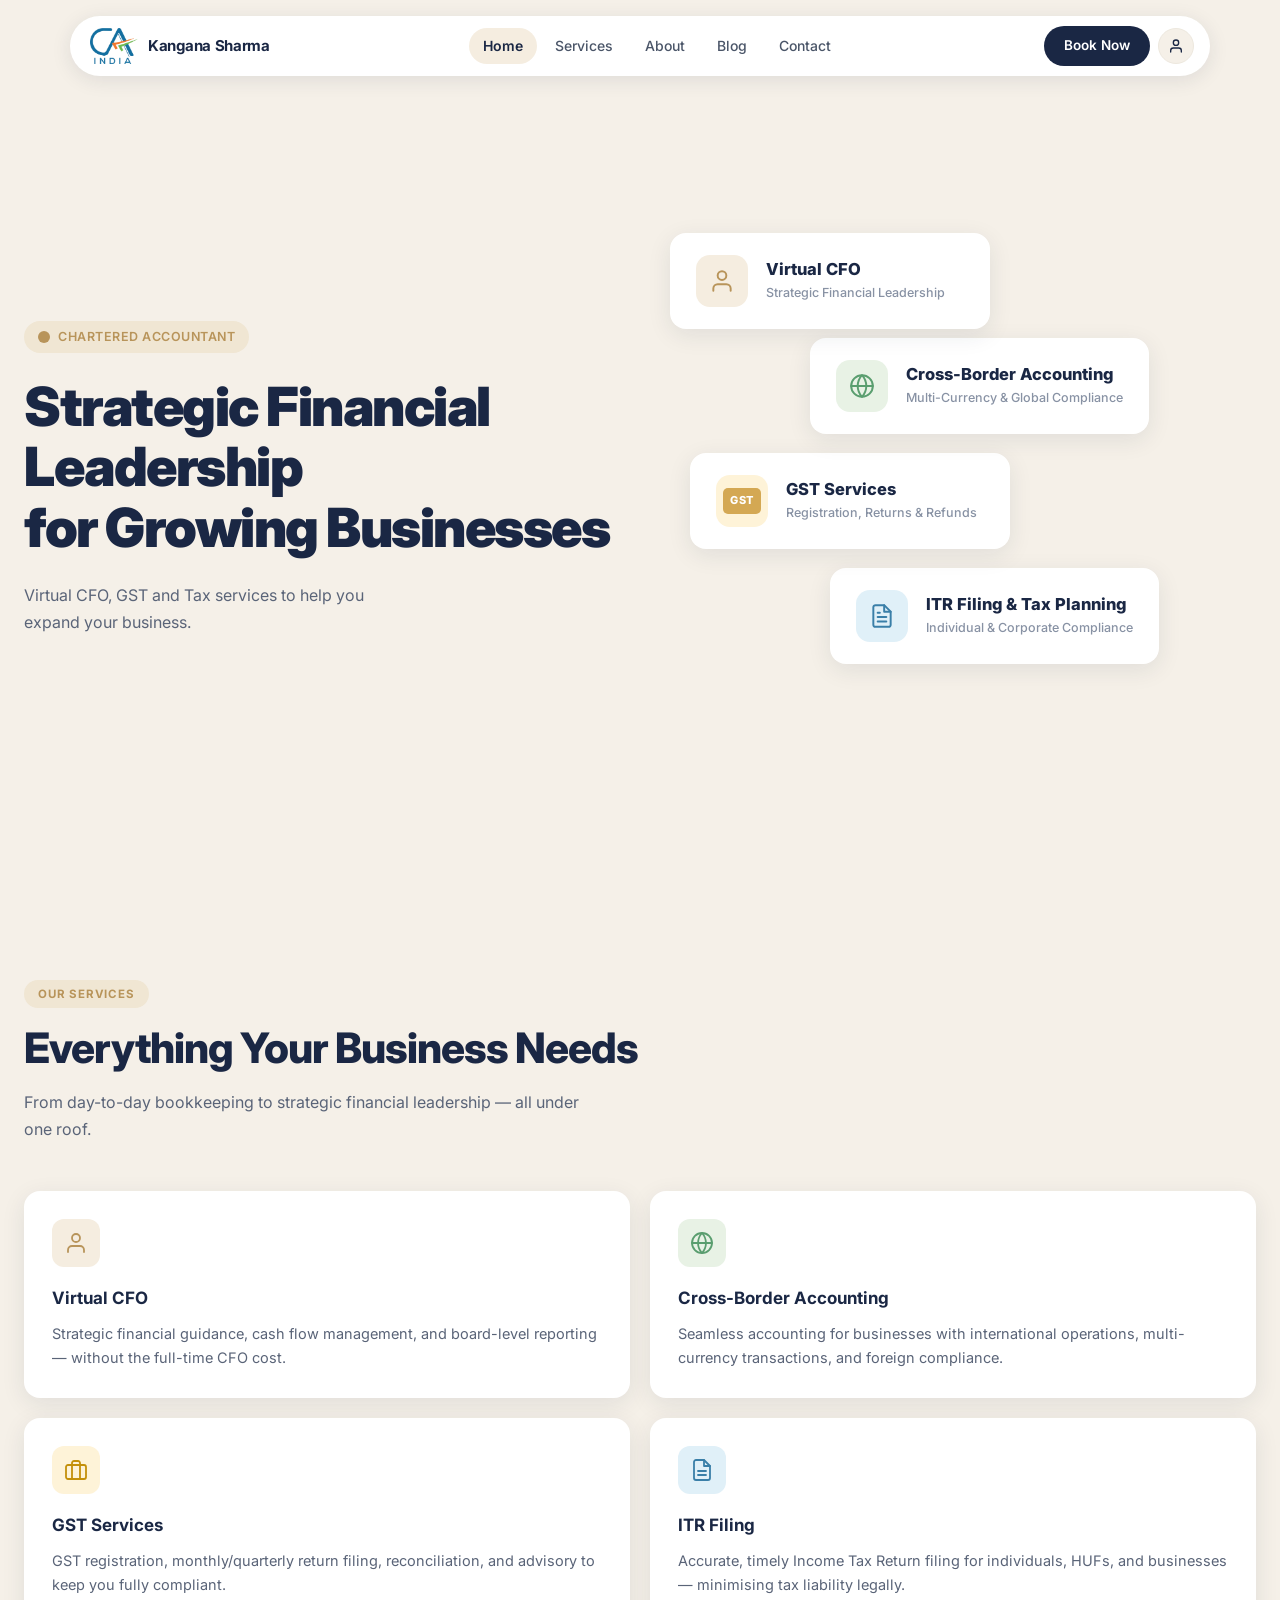
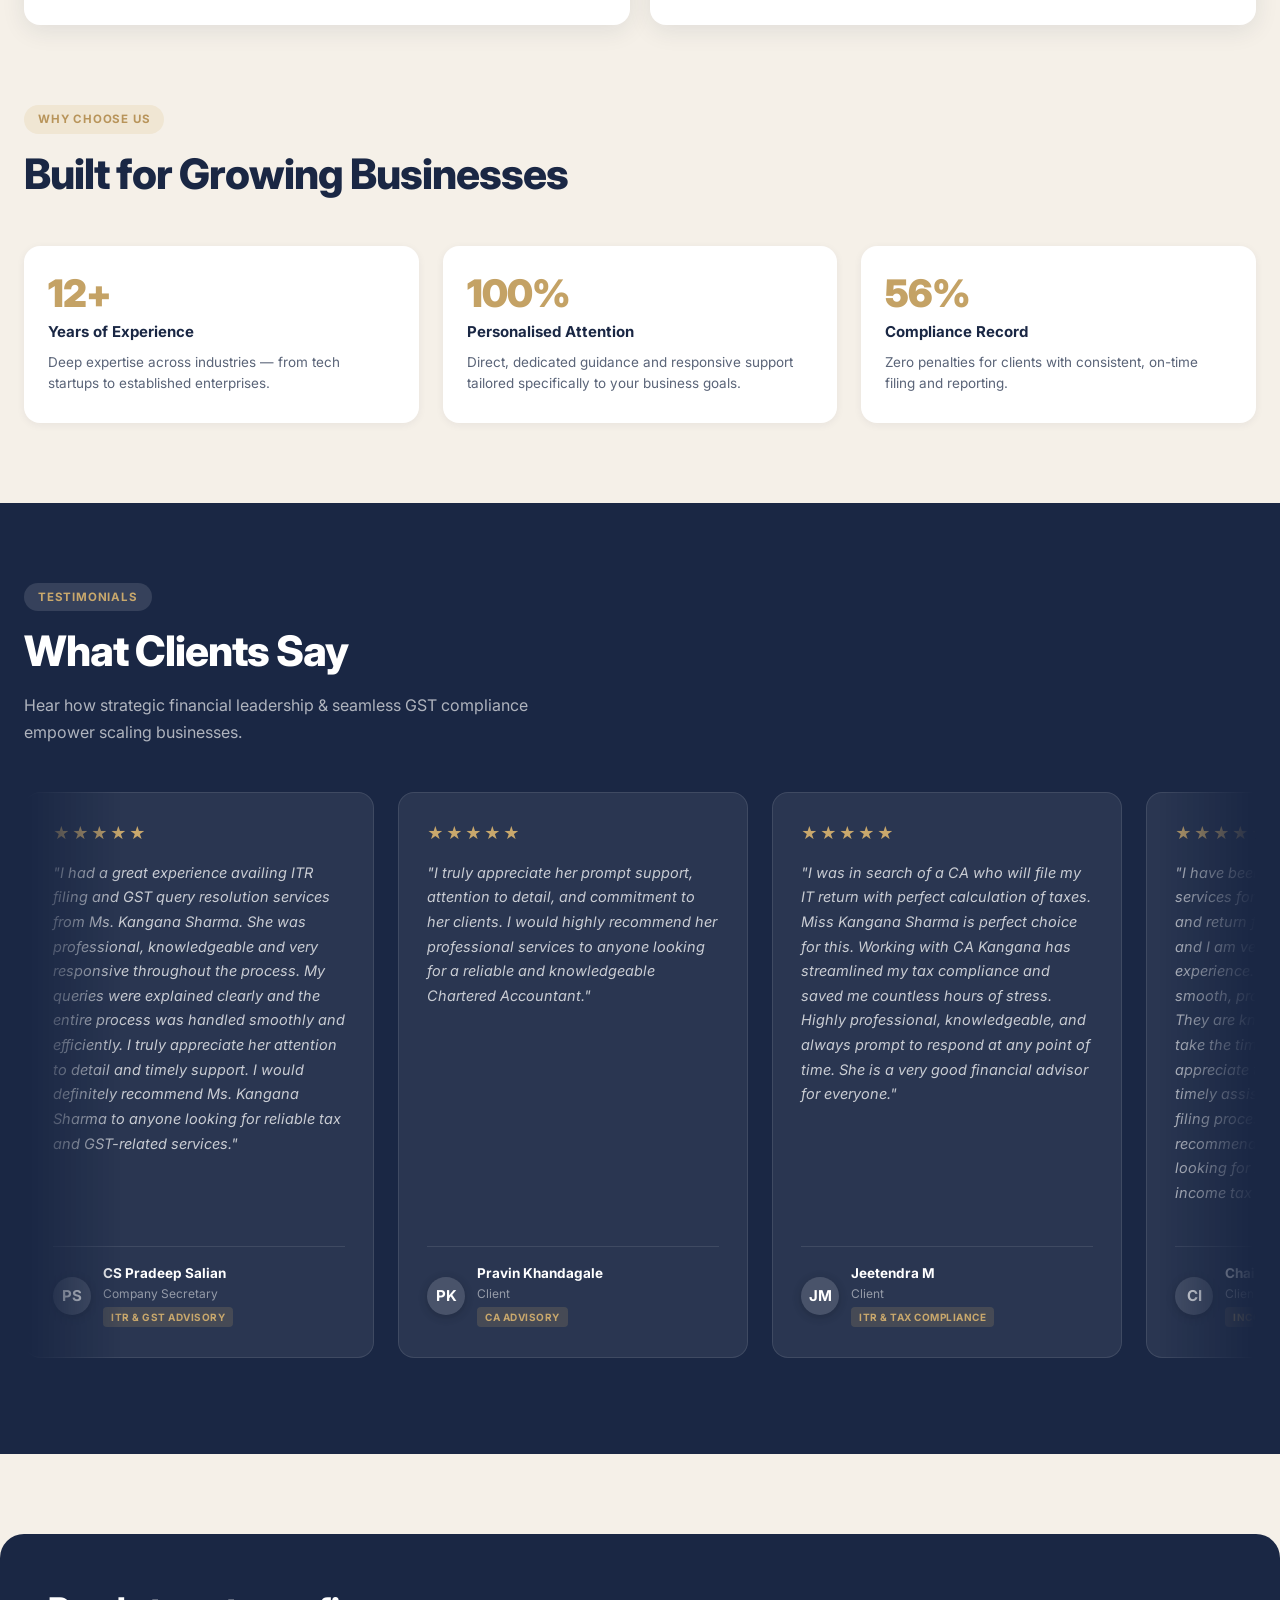
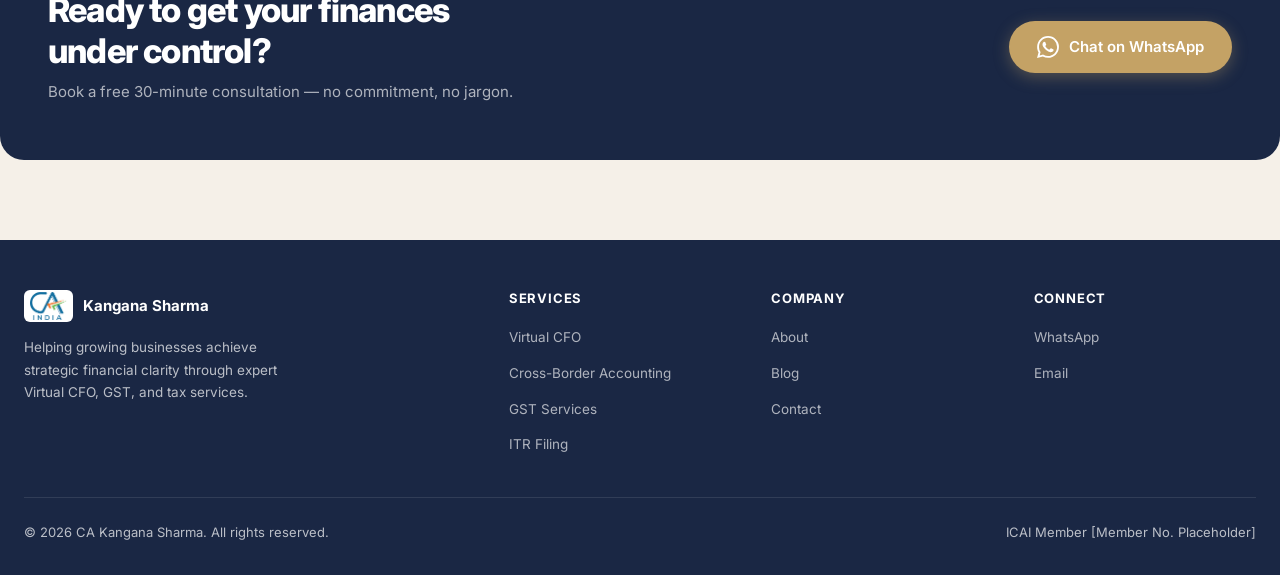
==== commit d6570038: "Fix name spelling to CA Rites Agarwal in testimonials" ====
--- a/index.html
+++ b/index.html
@@ -390,7 +390,7 @@
               <div class="tcard-author">
                 <div class="tcard-avatar">RA</div>
                 <div>
-                  <div class="tcard-name">CA Ritesh Agarwal</div>
+                  <div class="tcard-name">CA Rites Agarwal</div>
                   <div class="tcard-role">Chartered Accountant</div>
                   <span class="tcard-tag">Audit Assignments</span>
                 </div>
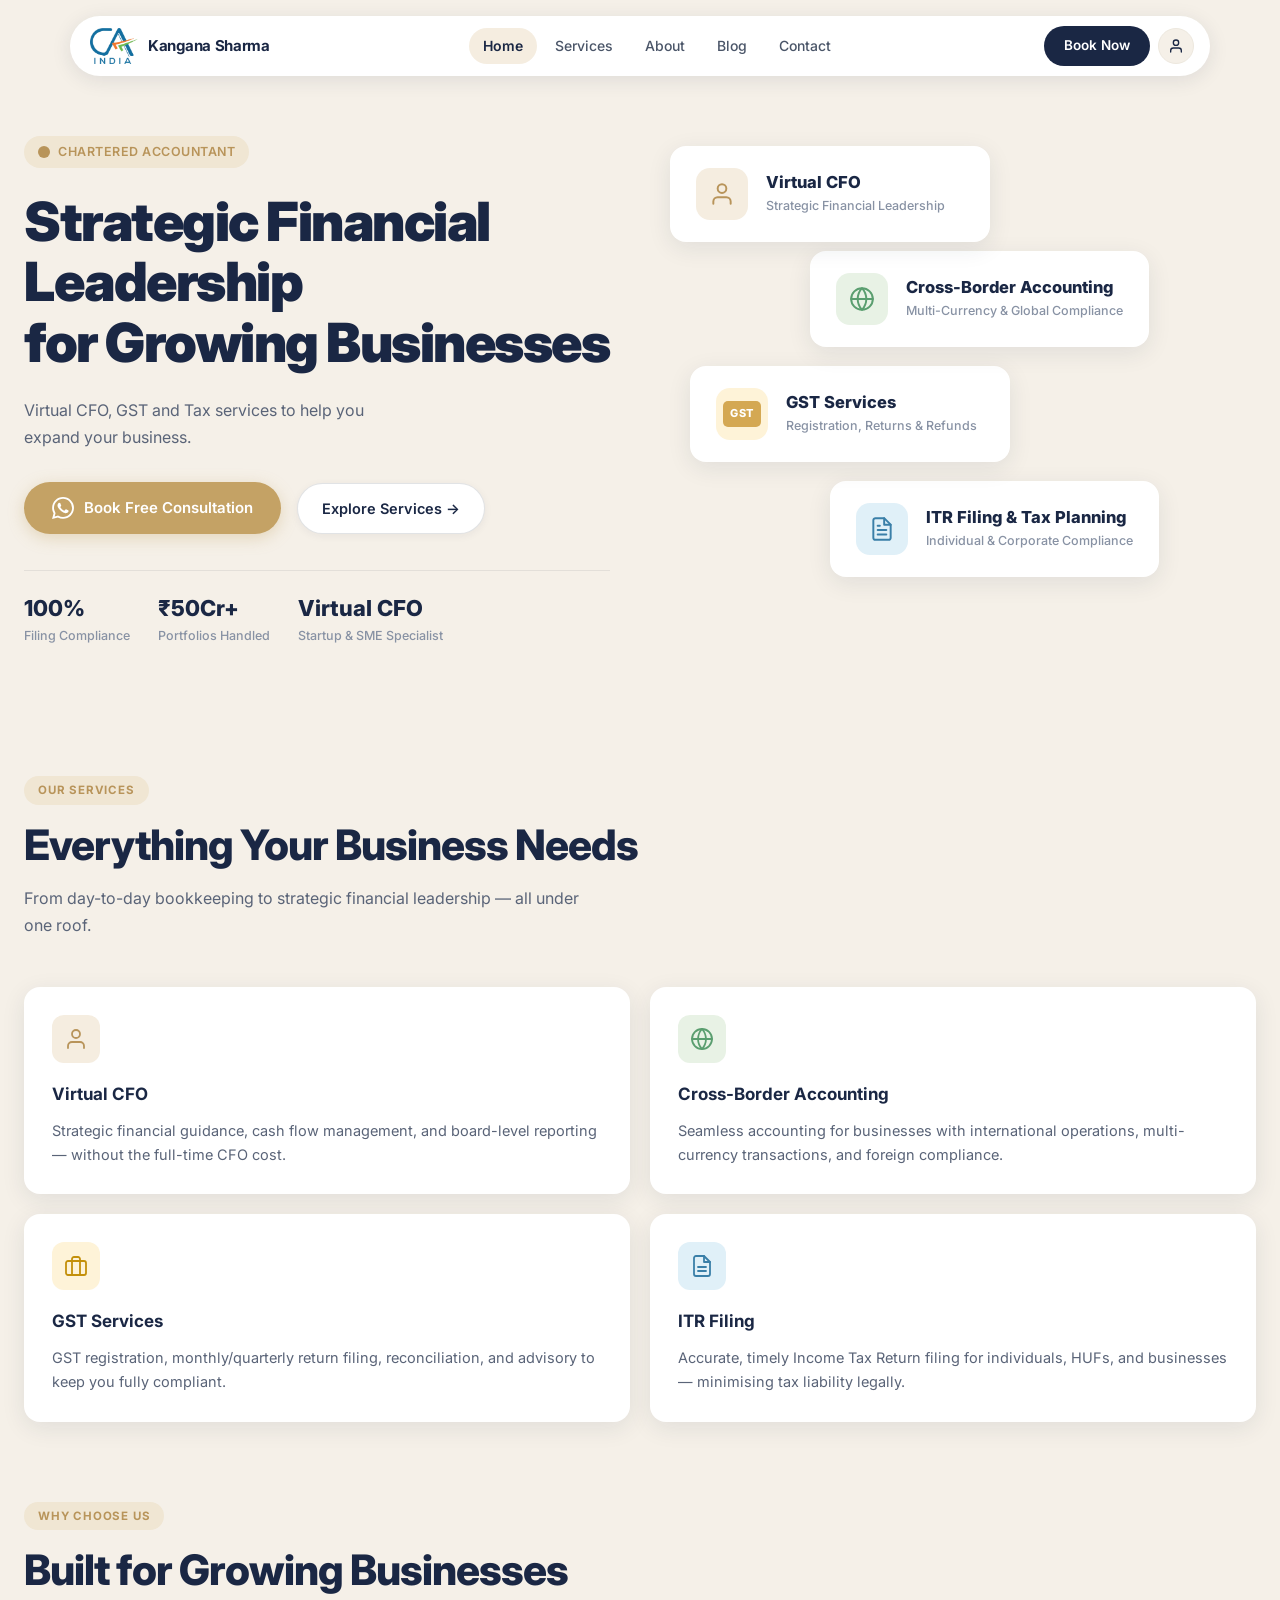
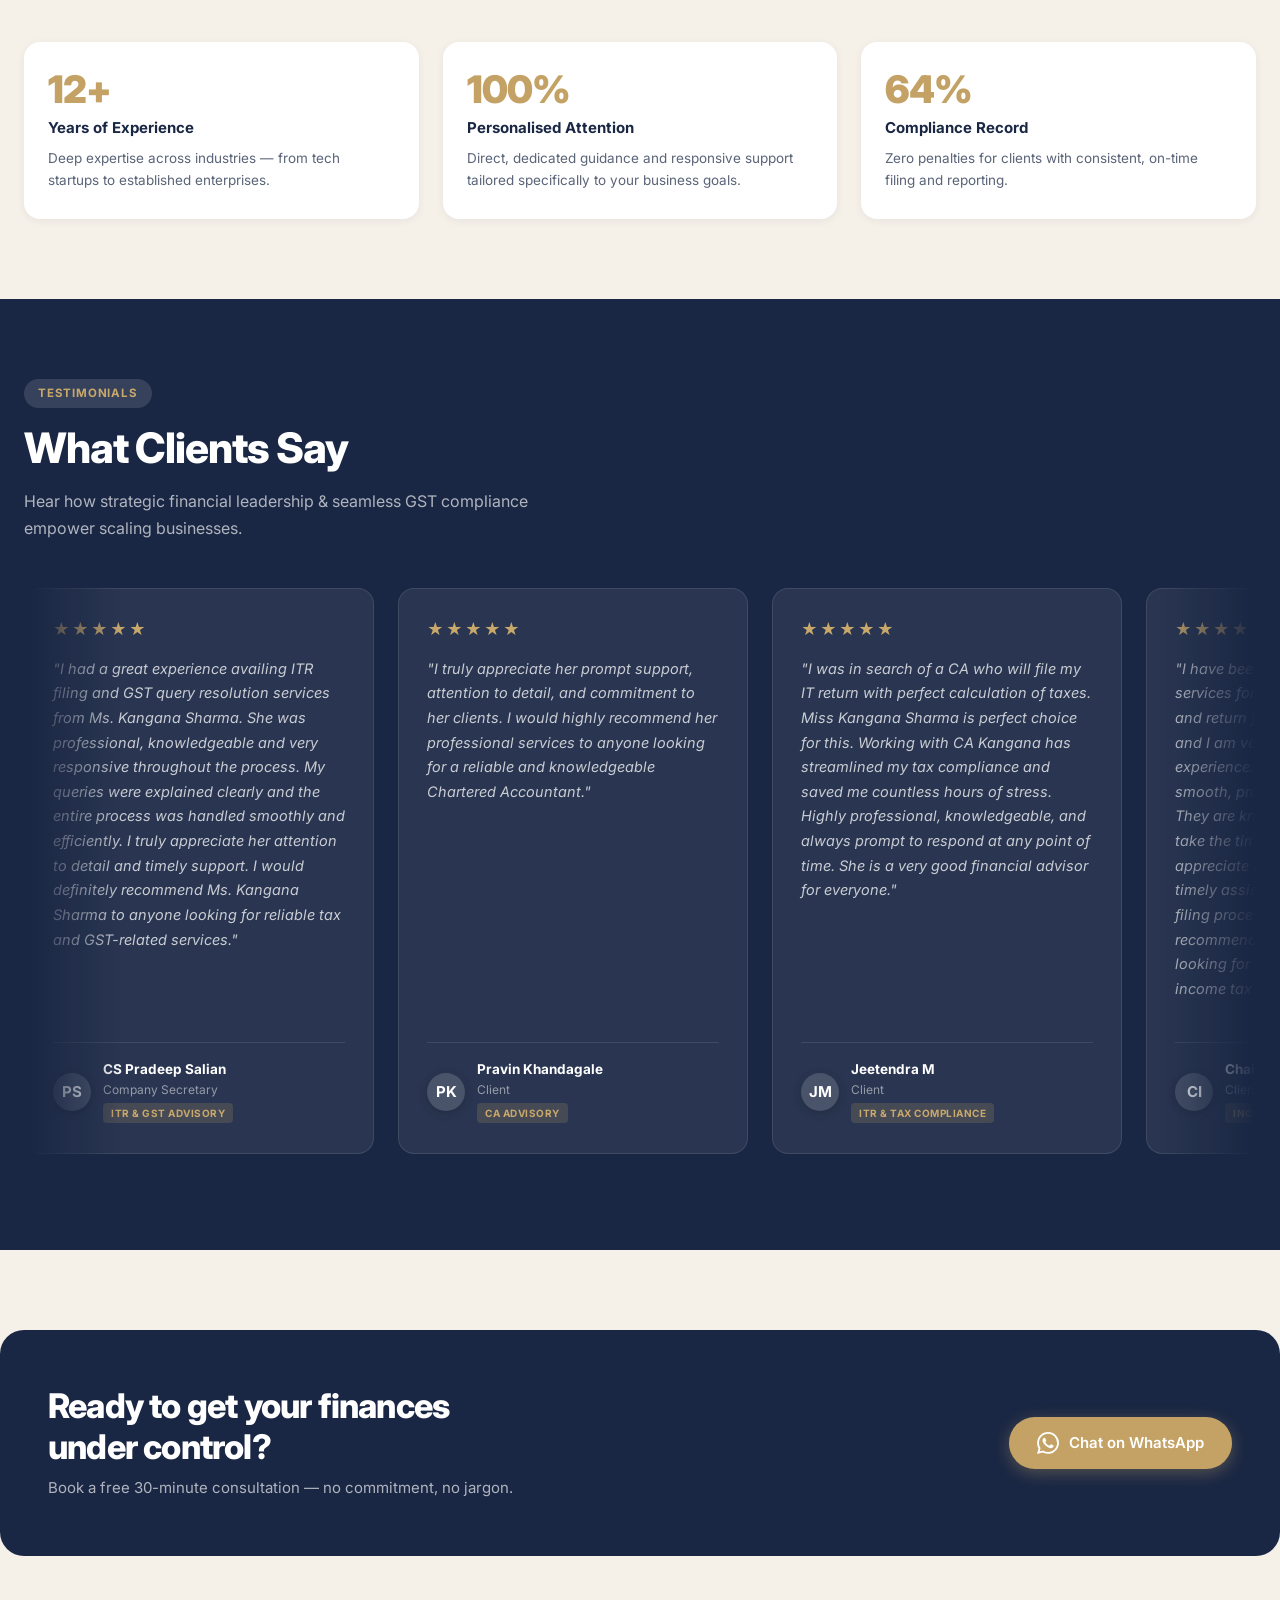
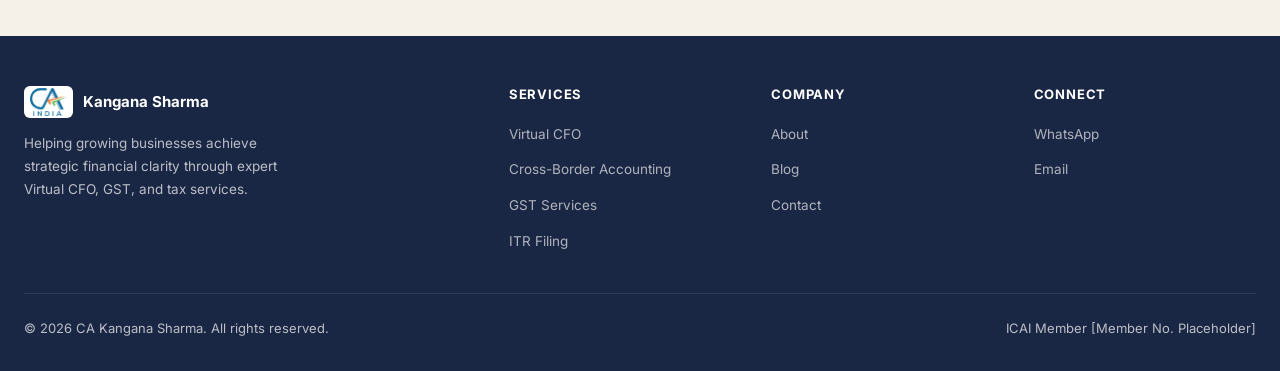
==== commit b10fbf9a: "Optimize hero spacing, reduce excessive vertical whitespace, and add hero CTA/stats group" ====
--- a/index.html
+++ b/index.html
@@ -164,6 +164,39 @@
           <p class="hero-sub fade-up fade-up-d2">
             Virtual CFO, GST and Tax services to help you expand your business.
           </p>
+
+          <div class="hero-cta-group fade-up fade-up-d3" style="display:flex; align-items:center; gap:16px; flex-wrap:wrap; margin-top:8px;">
+            <a
+              href="https://wa.me/919284705515?text=Hi%20CA%20Kangana%20Sharma%2C%20I%27d%20like%20to%20book%20a%20free%20consultation."
+              class="btn-whatsapp"
+              target="_blank"
+              rel="noopener noreferrer"
+              id="hero-whatsapp-btn"
+            >
+              <svg viewBox="0 0 24 24" fill="currentColor">
+                <path d="M17.472 14.382c-.297-.149-1.758-.867-2.03-.967-.273-.099-.471-.148-.67.15-.197.297-.767.966-.94 1.164-.173.199-.347.223-.644.075-.297-.15-1.255-.463-2.39-1.475-.883-.788-1.48-1.761-1.653-2.059-.173-.297-.018-.458.13-.606.134-.133.298-.347.446-.52.149-.174.198-.298.298-.497.099-.198.05-.371-.025-.52-.075-.149-.669-1.612-.916-2.207-.242-.579-.487-.5-.669-.51-.173-.008-.371-.01-.57-.01-.198 0-.52.074-.792.372-.272.297-1.04 1.016-1.04 2.479 0 1.462 1.065 2.875 1.213 3.074.149.198 2.096 3.2 5.077 4.487.709.306 1.262.489 1.694.625.712.227 1.36.195 1.871.118.571-.085 1.758-.719 2.006-1.413.248-.694.248-1.289.173-1.413-.074-.124-.272-.198-.57-.347m-5.421 7.403h-.004a9.87 9.87 0 0 1-5.031-1.378l-.361-.214-3.741.982.998-3.648-.235-.374a9.86 9.86 0 0 1-1.51-5.26c.001-5.45 4.436-9.884 9.888-9.884 2.64 0 5.122 1.03 6.988 2.898a9.825 9.825 0 0 1 2.893 6.994c-.003 5.45-4.437 9.884-9.885 9.884m8.413-18.297A11.815 11.815 0 0 0 12.05 0C5.495 0 .16 5.335.157 11.892c0 2.096.547 4.142 1.588 5.945L.057 24l6.305-1.654a11.882 11.882 0 0 0 5.683 1.448h.005c6.554 0 11.89-5.335 11.893-11.893a11.821 11.821 0 0 0-3.48-8.413z"/>
+              </svg>
+              Book Free Consultation
+            </a>
+            <a href="services.html" class="btn-secondary" style="display:inline-flex; align-items:center; padding:13px 24px; border-radius:var(--radius-full); font-size:14.5px; font-weight:600; color:var(--navy); background:var(--white); border:1.5px solid rgba(13,27,42,0.12); box-shadow:var(--shadow-sm); transition:all 0.2s;">
+              Explore Services →
+            </a>
+          </div>
+
+          <div class="hero-stats-strip fade-up fade-up-d3" style="display:flex; gap:28px; margin-top:12px; padding-top:20px; border-top:1px solid rgba(13,27,42,0.08);">
+            <div>
+              <div style="font-size:22px; font-weight:800; color:var(--navy);">100%</div>
+              <div style="font-size:12.5px; color:var(--text-muted); font-weight:500;">Filing Compliance</div>
+            </div>
+            <div>
+              <div style="font-size:22px; font-weight:800; color:var(--navy);">₹50Cr+</div>
+              <div style="font-size:12.5px; color:var(--text-muted); font-weight:500;">Portfolios Handled</div>
+            </div>
+            <div>
+              <div style="font-size:22px; font-weight:800; color:var(--navy);">Virtual CFO</div>
+              <div style="font-size:12.5px; color:var(--text-muted); font-weight:500;">Startup & SME Specialist</div>
+            </div>
+          </div>
         </div>
 
         <!-- Right — staggered service cards -->
--- a/css/style.css
+++ b/css/style.css
@@ -227,10 +227,10 @@
 
 /* ===== HERO SECTION ===== */
 .hero {
-  min-height: calc(100vh - 88px);
-  display: flex;
-  align-items: center;
-  padding: 60px 24px 80px;
+  min-height: auto;
+  display: flex;
+  align-items: center;
+  padding: 40px 24px 50px;
   max-width: 1540px;
   margin: 0 auto;
 }
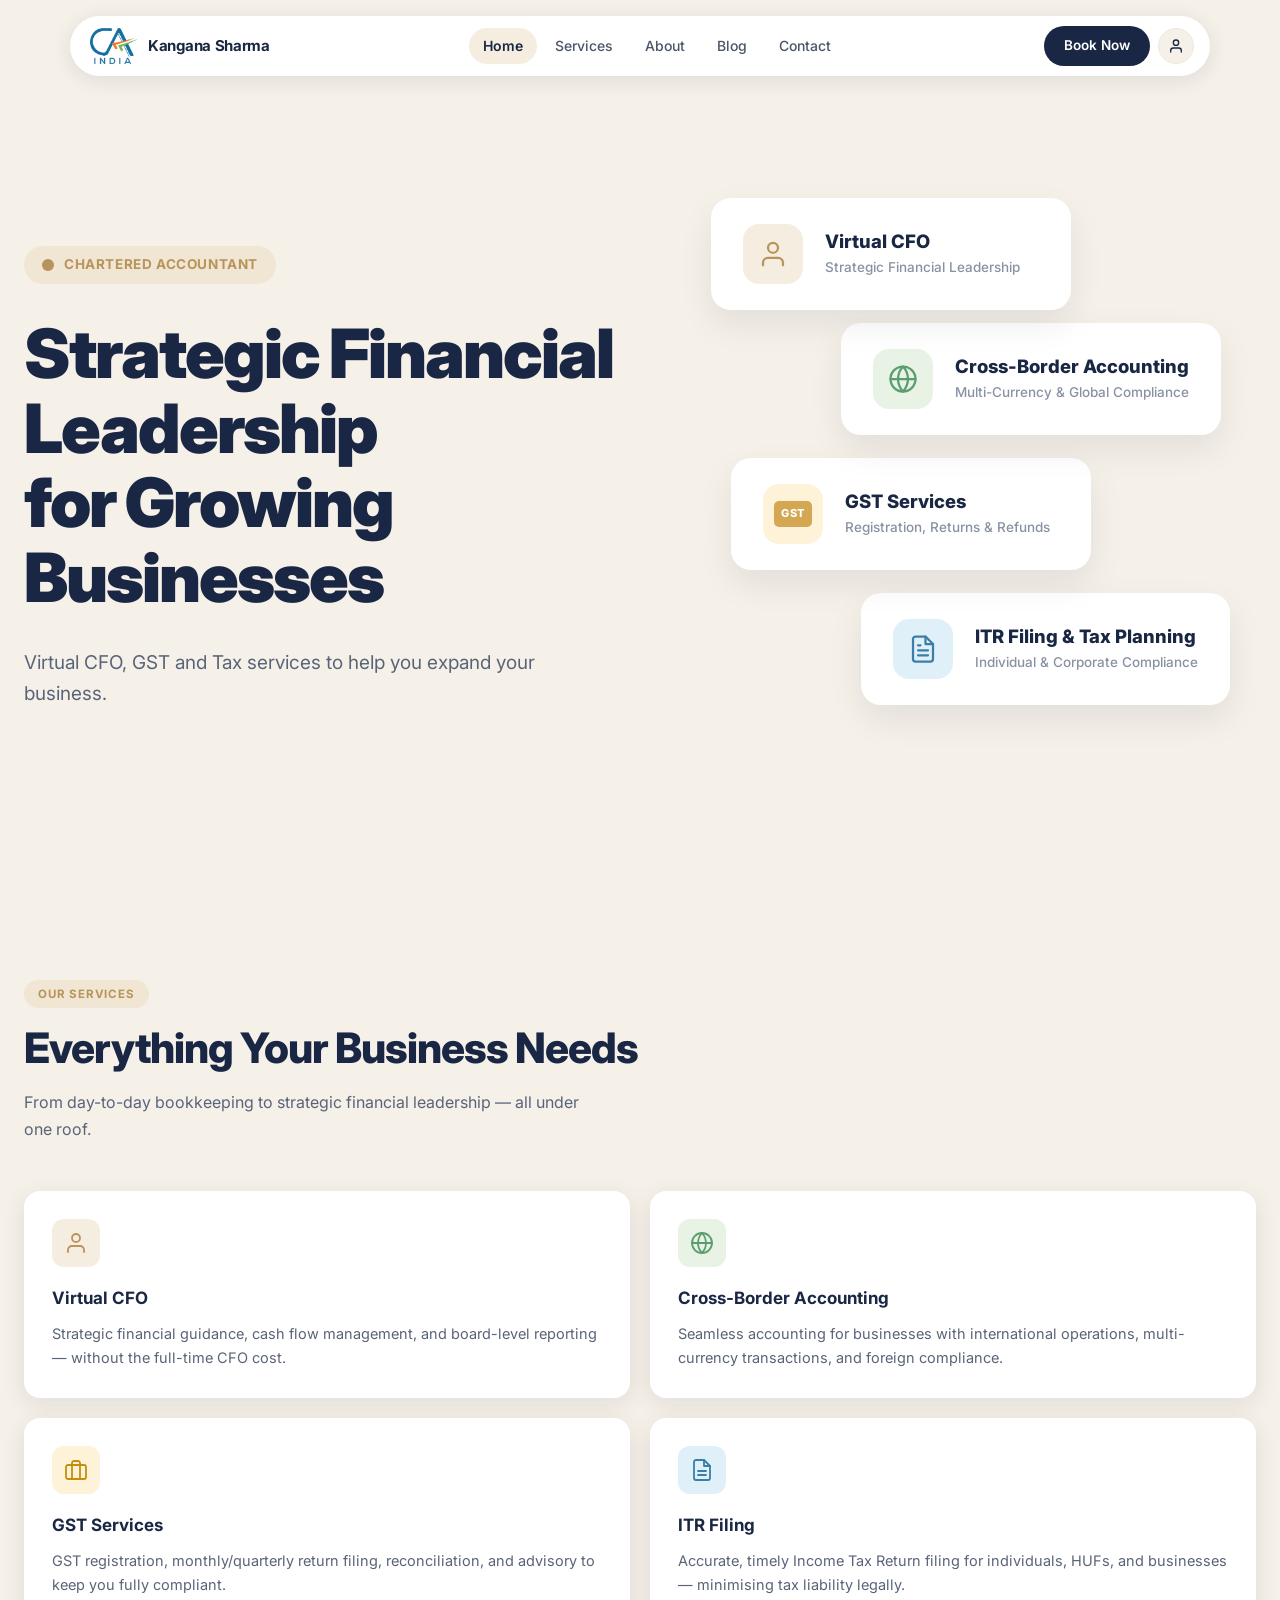
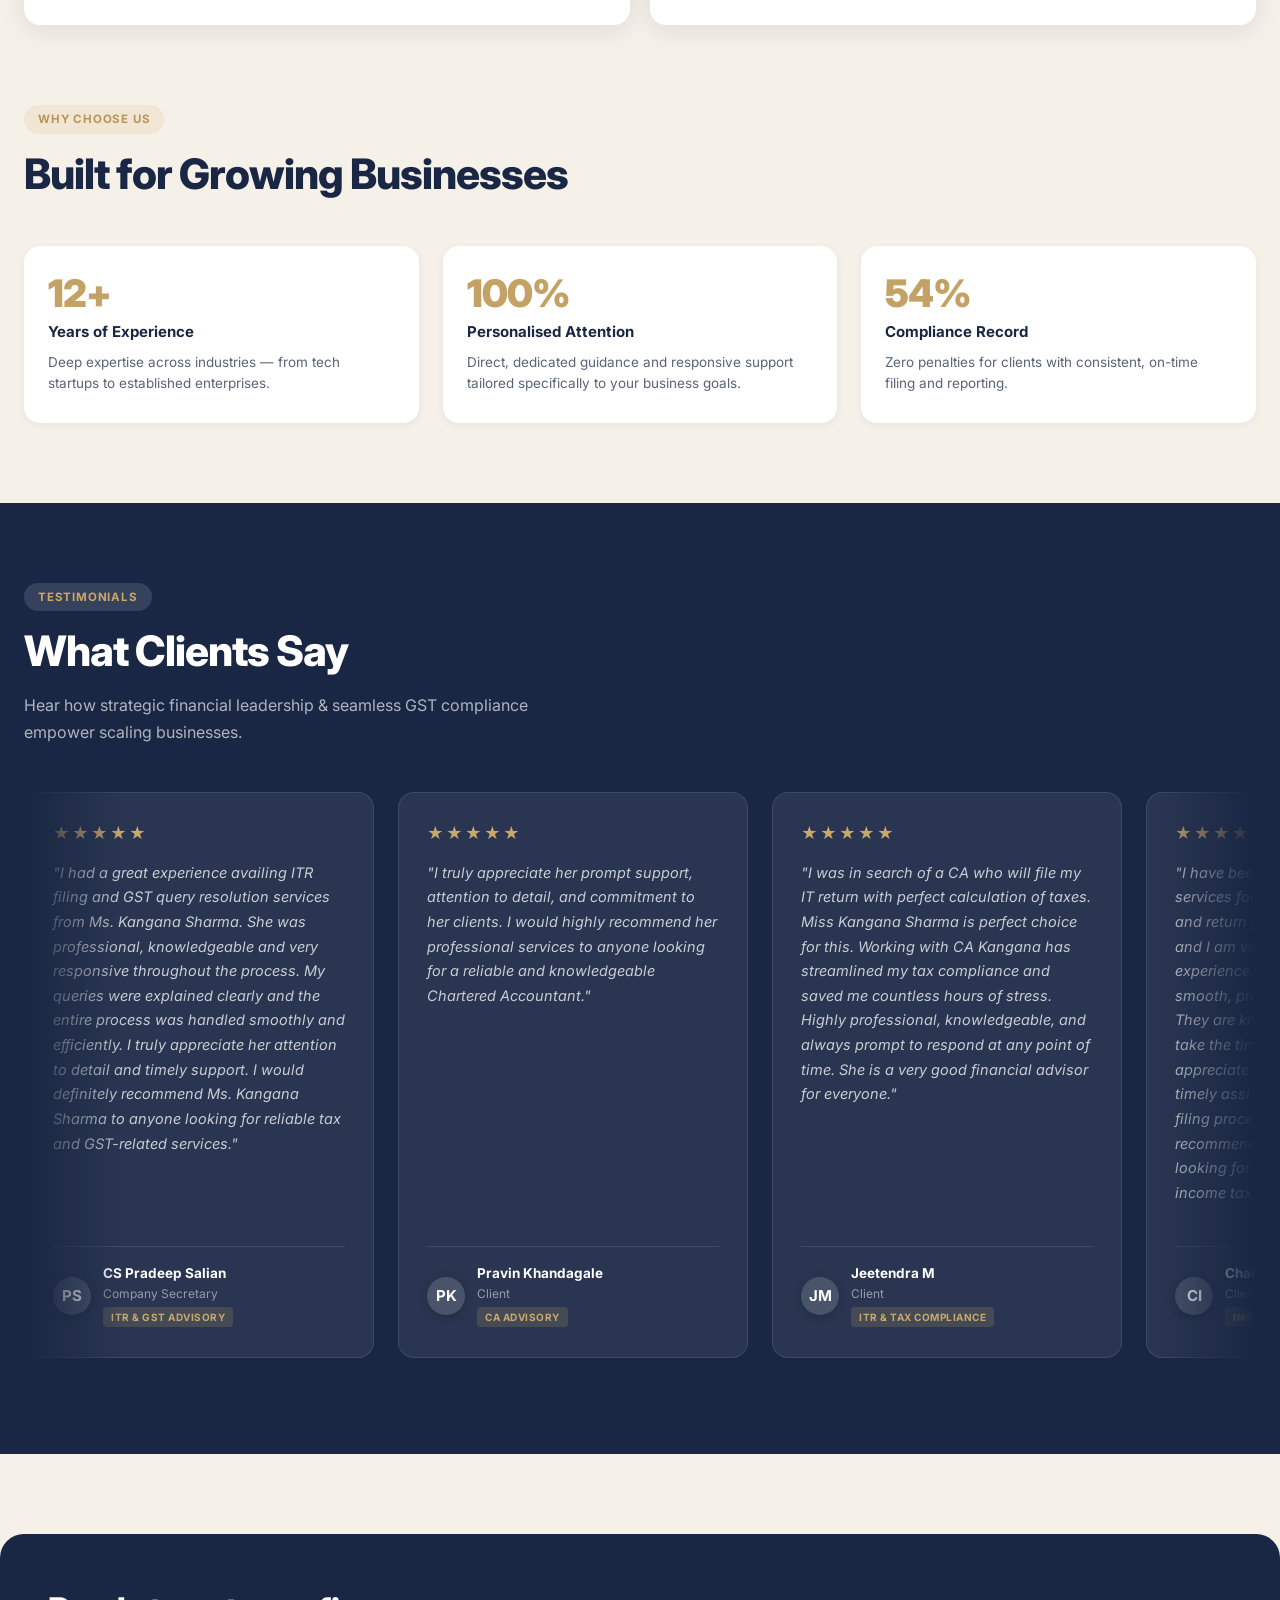
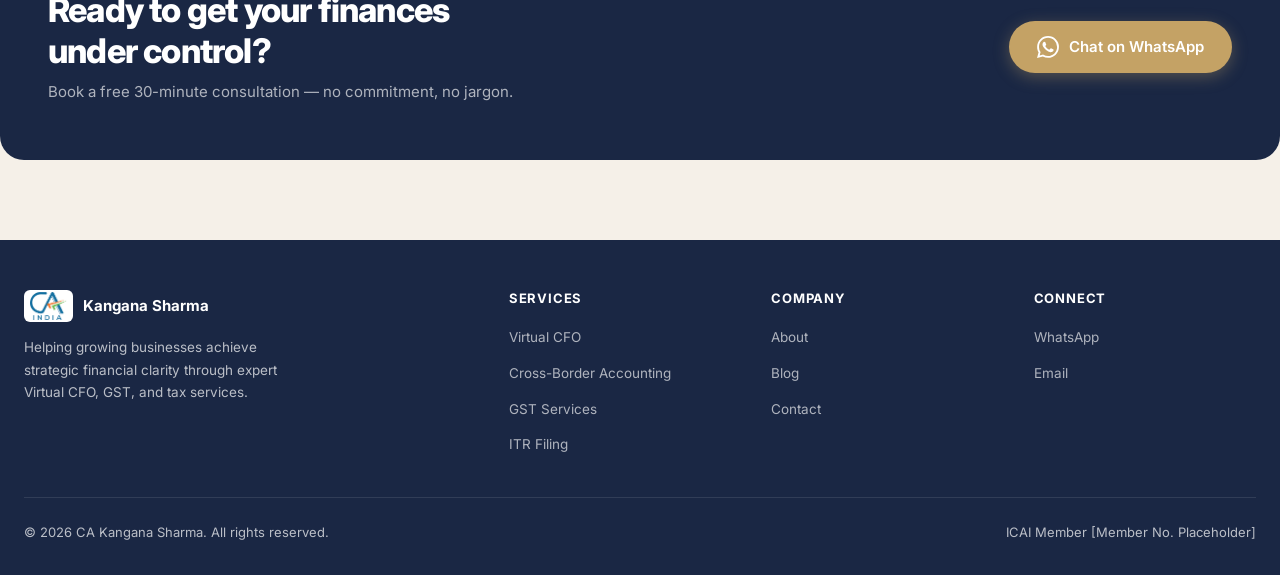
==== commit e609506d: "Keep clean original hero layout and scale up typography and service cards" ====
--- a/index.html
+++ b/index.html
@@ -164,39 +164,6 @@
           <p class="hero-sub fade-up fade-up-d2">
             Virtual CFO, GST and Tax services to help you expand your business.
           </p>
-
-          <div class="hero-cta-group fade-up fade-up-d3" style="display:flex; align-items:center; gap:16px; flex-wrap:wrap; margin-top:8px;">
-            <a
-              href="https://wa.me/919284705515?text=Hi%20CA%20Kangana%20Sharma%2C%20I%27d%20like%20to%20book%20a%20free%20consultation."
-              class="btn-whatsapp"
-              target="_blank"
-              rel="noopener noreferrer"
-              id="hero-whatsapp-btn"
-            >
-              <svg viewBox="0 0 24 24" fill="currentColor">
-                <path d="M17.472 14.382c-.297-.149-1.758-.867-2.03-.967-.273-.099-.471-.148-.67.15-.197.297-.767.966-.94 1.164-.173.199-.347.223-.644.075-.297-.15-1.255-.463-2.39-1.475-.883-.788-1.48-1.761-1.653-2.059-.173-.297-.018-.458.13-.606.134-.133.298-.347.446-.52.149-.174.198-.298.298-.497.099-.198.05-.371-.025-.52-.075-.149-.669-1.612-.916-2.207-.242-.579-.487-.5-.669-.51-.173-.008-.371-.01-.57-.01-.198 0-.52.074-.792.372-.272.297-1.04 1.016-1.04 2.479 0 1.462 1.065 2.875 1.213 3.074.149.198 2.096 3.2 5.077 4.487.709.306 1.262.489 1.694.625.712.227 1.36.195 1.871.118.571-.085 1.758-.719 2.006-1.413.248-.694.248-1.289.173-1.413-.074-.124-.272-.198-.57-.347m-5.421 7.403h-.004a9.87 9.87 0 0 1-5.031-1.378l-.361-.214-3.741.982.998-3.648-.235-.374a9.86 9.86 0 0 1-1.51-5.26c.001-5.45 4.436-9.884 9.888-9.884 2.64 0 5.122 1.03 6.988 2.898a9.825 9.825 0 0 1 2.893 6.994c-.003 5.45-4.437 9.884-9.885 9.884m8.413-18.297A11.815 11.815 0 0 0 12.05 0C5.495 0 .16 5.335.157 11.892c0 2.096.547 4.142 1.588 5.945L.057 24l6.305-1.654a11.882 11.882 0 0 0 5.683 1.448h.005c6.554 0 11.89-5.335 11.893-11.893a11.821 11.821 0 0 0-3.48-8.413z"/>
-              </svg>
-              Book Free Consultation
-            </a>
-            <a href="services.html" class="btn-secondary" style="display:inline-flex; align-items:center; padding:13px 24px; border-radius:var(--radius-full); font-size:14.5px; font-weight:600; color:var(--navy); background:var(--white); border:1.5px solid rgba(13,27,42,0.12); box-shadow:var(--shadow-sm); transition:all 0.2s;">
-              Explore Services →
-            </a>
-          </div>
-
-          <div class="hero-stats-strip fade-up fade-up-d3" style="display:flex; gap:28px; margin-top:12px; padding-top:20px; border-top:1px solid rgba(13,27,42,0.08);">
-            <div>
-              <div style="font-size:22px; font-weight:800; color:var(--navy);">100%</div>
-              <div style="font-size:12.5px; color:var(--text-muted); font-weight:500;">Filing Compliance</div>
-            </div>
-            <div>
-              <div style="font-size:22px; font-weight:800; color:var(--navy);">₹50Cr+</div>
-              <div style="font-size:12.5px; color:var(--text-muted); font-weight:500;">Portfolios Handled</div>
-            </div>
-            <div>
-              <div style="font-size:22px; font-weight:800; color:var(--navy);">Virtual CFO</div>
-              <div style="font-size:12.5px; color:var(--text-muted); font-weight:500;">Startup & SME Specialist</div>
-            </div>
-          </div>
         </div>
 
         <!-- Right — staggered service cards -->
--- a/css/style.css
+++ b/css/style.css
@@ -227,17 +227,17 @@
 
 /* ===== HERO SECTION ===== */
 .hero {
-  min-height: auto;
-  display: flex;
-  align-items: center;
-  padding: 40px 24px 50px;
+  min-height: calc(100vh - 88px);
+  display: flex;
+  align-items: center;
+  padding: 60px 24px 80px;
   max-width: 1540px;
   margin: 0 auto;
 }
 
 .hero-inner {
   display: grid;
-  grid-template-columns: 1fr 1fr;
+  grid-template-columns: 1.15fr 1fr;
   gap: 60px;
   align-items: center;
   width: 100%;
@@ -246,37 +246,37 @@
 .hero-left {
   display: flex;
   flex-direction: column;
-  gap: 24px;
+  gap: 32px;
 }
 
 .hero-tag {
   display: inline-flex;
   align-items: center;
-  gap: 8px;
+  gap: 10px;
   background: var(--gold-bg);
   color: var(--gold);
-  font-size: 12.5px;
-  font-weight: 600;
-  padding: 6px 14px;
+  font-size: 13.5px;
+  font-weight: 700;
+  padding: 8px 18px;
   border-radius: var(--radius-full);
-  letter-spacing: 0.5px;
+  letter-spacing: 0.6px;
   text-transform: uppercase;
   width: fit-content;
 }
 
 .hero-h1 {
-  font-size: clamp(38px, 5vw, 54px);
+  font-size: clamp(44px, 5.5vw, 68px);
   font-weight: 900;
   color: var(--navy);
-  line-height: 1.12;
-  letter-spacing: -1.5px;
+  line-height: 1.1;
+  letter-spacing: -2px;
 }
 
 .hero-sub {
-  font-size: 16px;
+  font-size: 19px;
   color: var(--text-body);
   line-height: 1.65;
-  max-width: 380px;
+  max-width: 520px;
 }
 
 .btn-whatsapp {
@@ -309,7 +309,7 @@
 /* ===== HERO RIGHT — STAGGERED CARDS ===== */
 .hero-right {
   position: relative;
-  height: 490px;
+  height: 560px;
 }
 
 .service-cards-stack {
@@ -321,13 +321,13 @@
 .scard {
   position: absolute;
   background: var(--white);
-  border-radius: var(--radius-md);
-  box-shadow: var(--shadow-card);
-  padding: 22px 26px;
-  display: flex;
-  align-items: center;
-  gap: 18px;
-  min-width: 320px;
+  border-radius: 20px;
+  box-shadow: 0 14px 34px rgba(13, 27, 42, 0.08);
+  padding: 26px 32px;
+  display: flex;
+  align-items: center;
+  gap: 22px;
+  min-width: 360px;
   transition: transform 0.3s ease, box-shadow 0.3s ease;
   cursor: default;
 }
@@ -338,9 +338,9 @@
 }
 
 .scard-icon {
-  width: 52px;
-  height: 52px;
-  border-radius: 14px;
+  width: 60px;
+  height: 60px;
+  border-radius: 16px;
   display: flex;
   align-items: center;
   justify-content: center;
@@ -348,8 +348,8 @@
 }
 
 .scard-icon svg {
-  width: 26px;
-  height: 26px;
+  width: 30px;
+  height: 30px;
 }
 
 .scard-text {
@@ -358,17 +358,17 @@
 }
 
 .scard-title {
-  font-size: 16.5px;
+  font-size: 18.5px;
   font-weight: 800;
   color: var(--navy);
   line-height: 1.25;
 }
 
 .scard-sub {
-  font-size: 12.5px;
+  font-size: 13.5px;
   color: var(--text-muted);
   font-weight: 500;
-  margin-top: 3px;
+  margin-top: 4px;
 }
 
 /* Card positions — staggered diagonal */
@@ -379,20 +379,20 @@
 }
 
 .scard-2 {
-  top: 105px;
-  left: 140px;
+  top: 125px;
+  left: 130px;
   z-index: 3;
 }
 
 .scard-3 {
-  top: 220px;
+  top: 260px;
   left: 20px;
   z-index: 2;
 }
 
 .scard-4 {
-  top: 335px;
-  left: 160px;
+  top: 395px;
+  left: 150px;
   z-index: 1;
 }
 
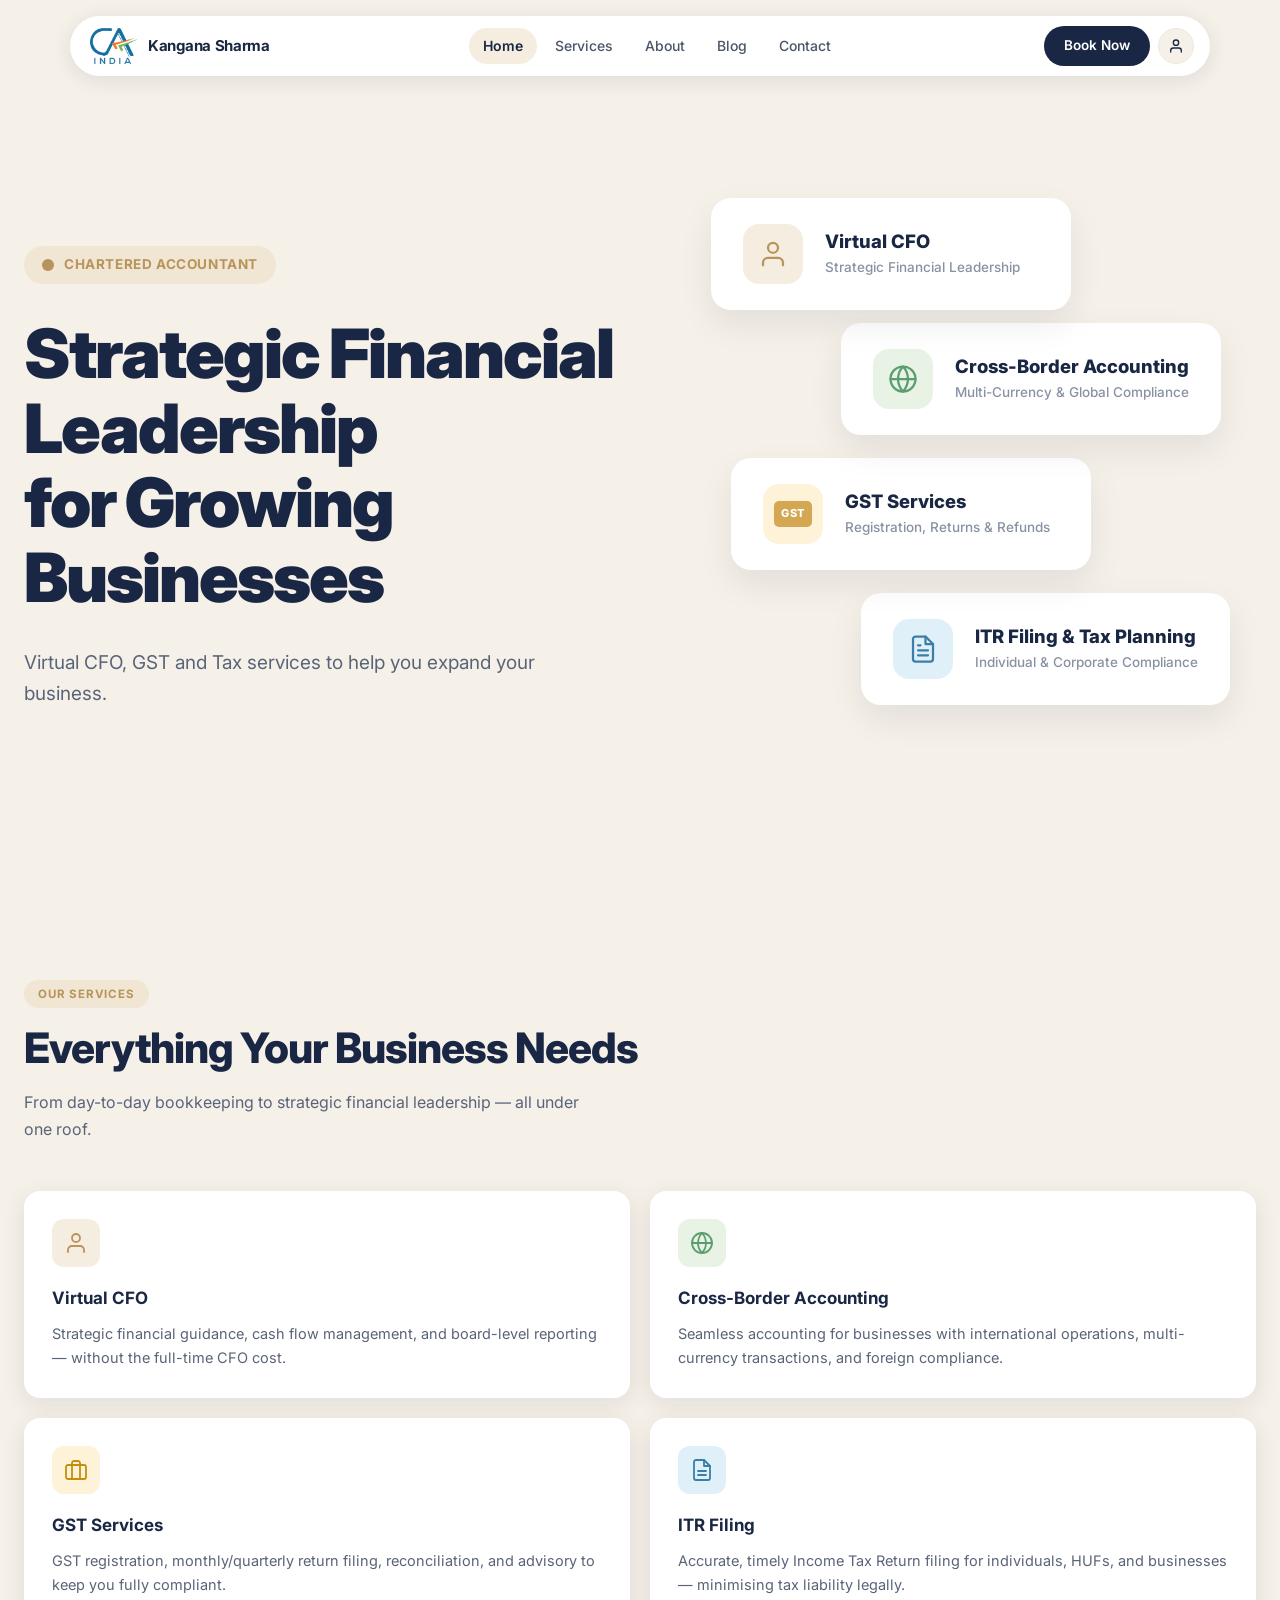
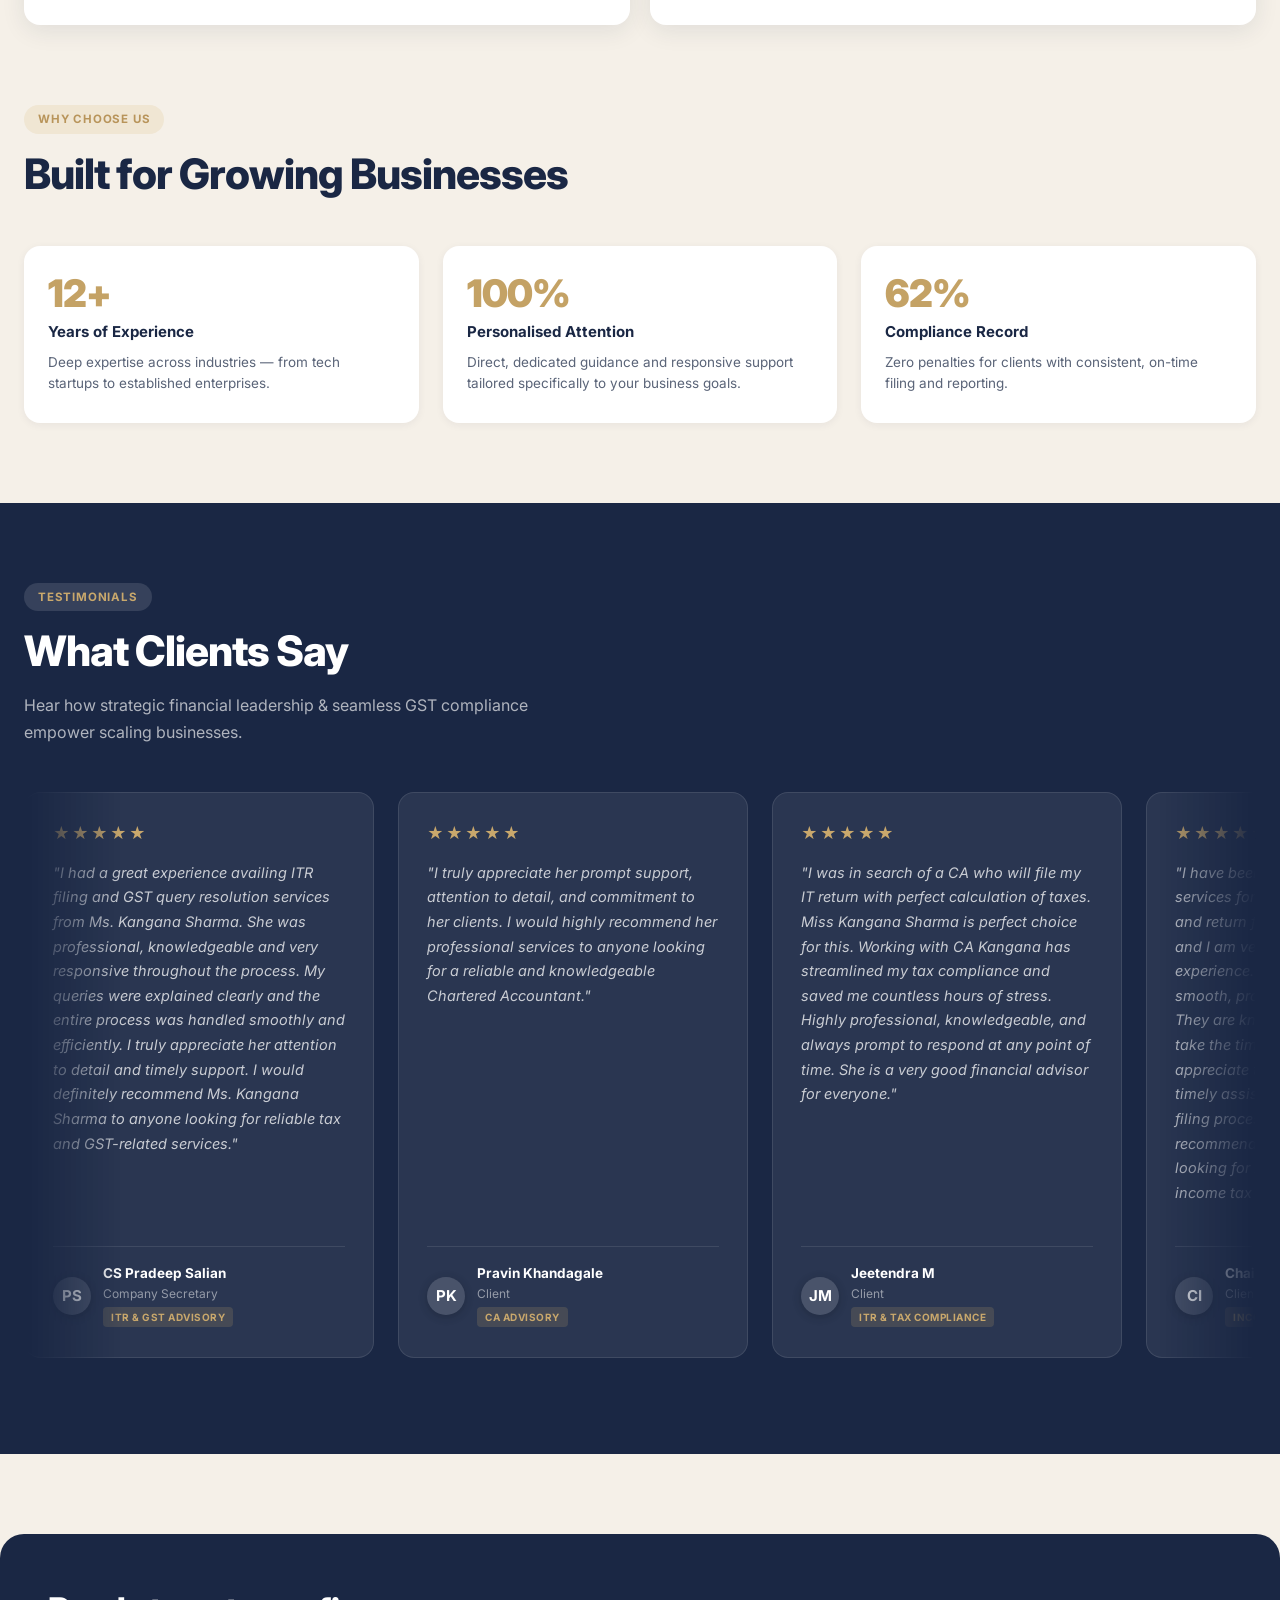
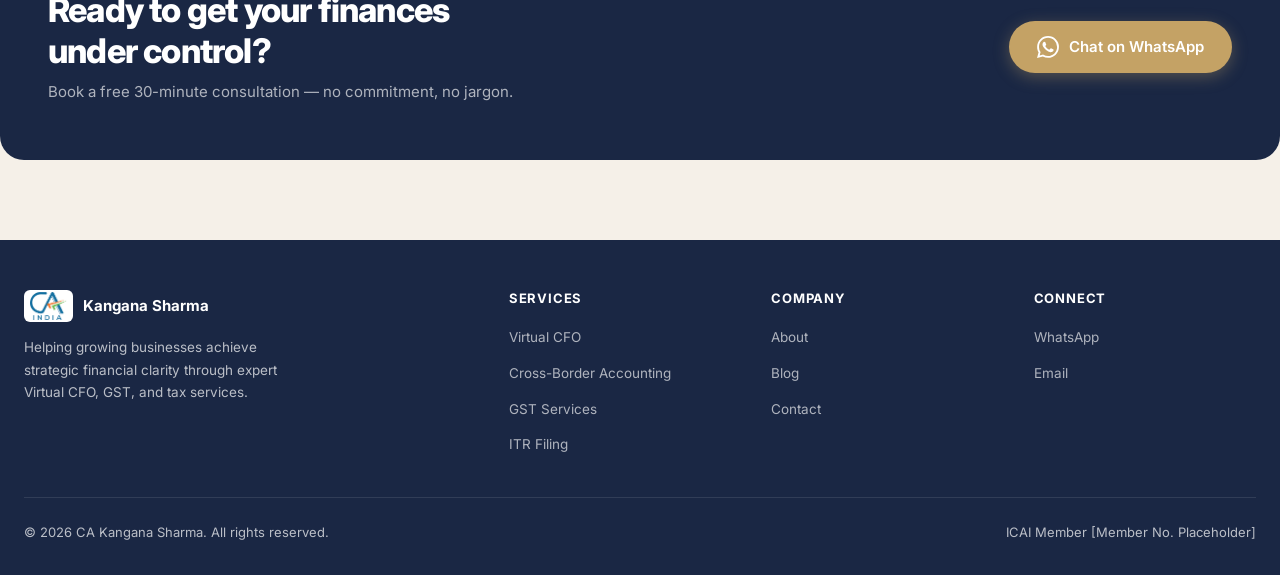
==== commit 85574f91: "Performance: Add font preconnects, image load attributes, and Vercel edge cache headers" ====
--- a/index.html
+++ b/index.html
@@ -5,6 +5,9 @@
   <meta name="viewport" content="width=device-width, initial-scale=1.0" />
   <title>CA Kangana Sharma — Virtual CFO, GST & Cross-Border Accounting</title>
   <meta name="description" content="CA Kangana Sharma is a Chartered Accountant in Panvel, Navi Mumbai offering Virtual CFO, GST compliance, ITR filing, and Cross-Border Accounting services for growing businesses." />
+  <link rel="preconnect" href="https://fonts.googleapis.com" />
+  <link rel="preconnect" href="https://fonts.gstatic.com" crossorigin />
+  <link rel="stylesheet" href="https://fonts.googleapis.com/css2?family=Inter:wght@400;500;600;700;800;900&display=swap" />
   <link rel="icon" type="image/png" href="images/ca-logo.png" />
   <link rel="stylesheet" href="css/style.css" />
   <style>
--- a/css/style.css
+++ b/css/style.css
@@ -761,10 +761,24 @@
   display: grid;
   grid-template-columns: 1fr 1fr;
   gap: 60px;
-  align-items: center;
+  align-items: start;
   padding: 64px 24px;
   max-width: 1540px;
   margin: 0 auto;
+}
+
+@media (min-width: 901px) {
+  .about-grid-reverse {
+    grid-template-columns: 1fr 1fr;
+  }
+  .about-grid-reverse .about-content {
+    grid-column: 1;
+    grid-row: 1;
+  }
+  .about-grid-reverse .about-portrait {
+    grid-column: 2;
+    grid-row: 1;
+  }
 }
 
 .about-portrait {
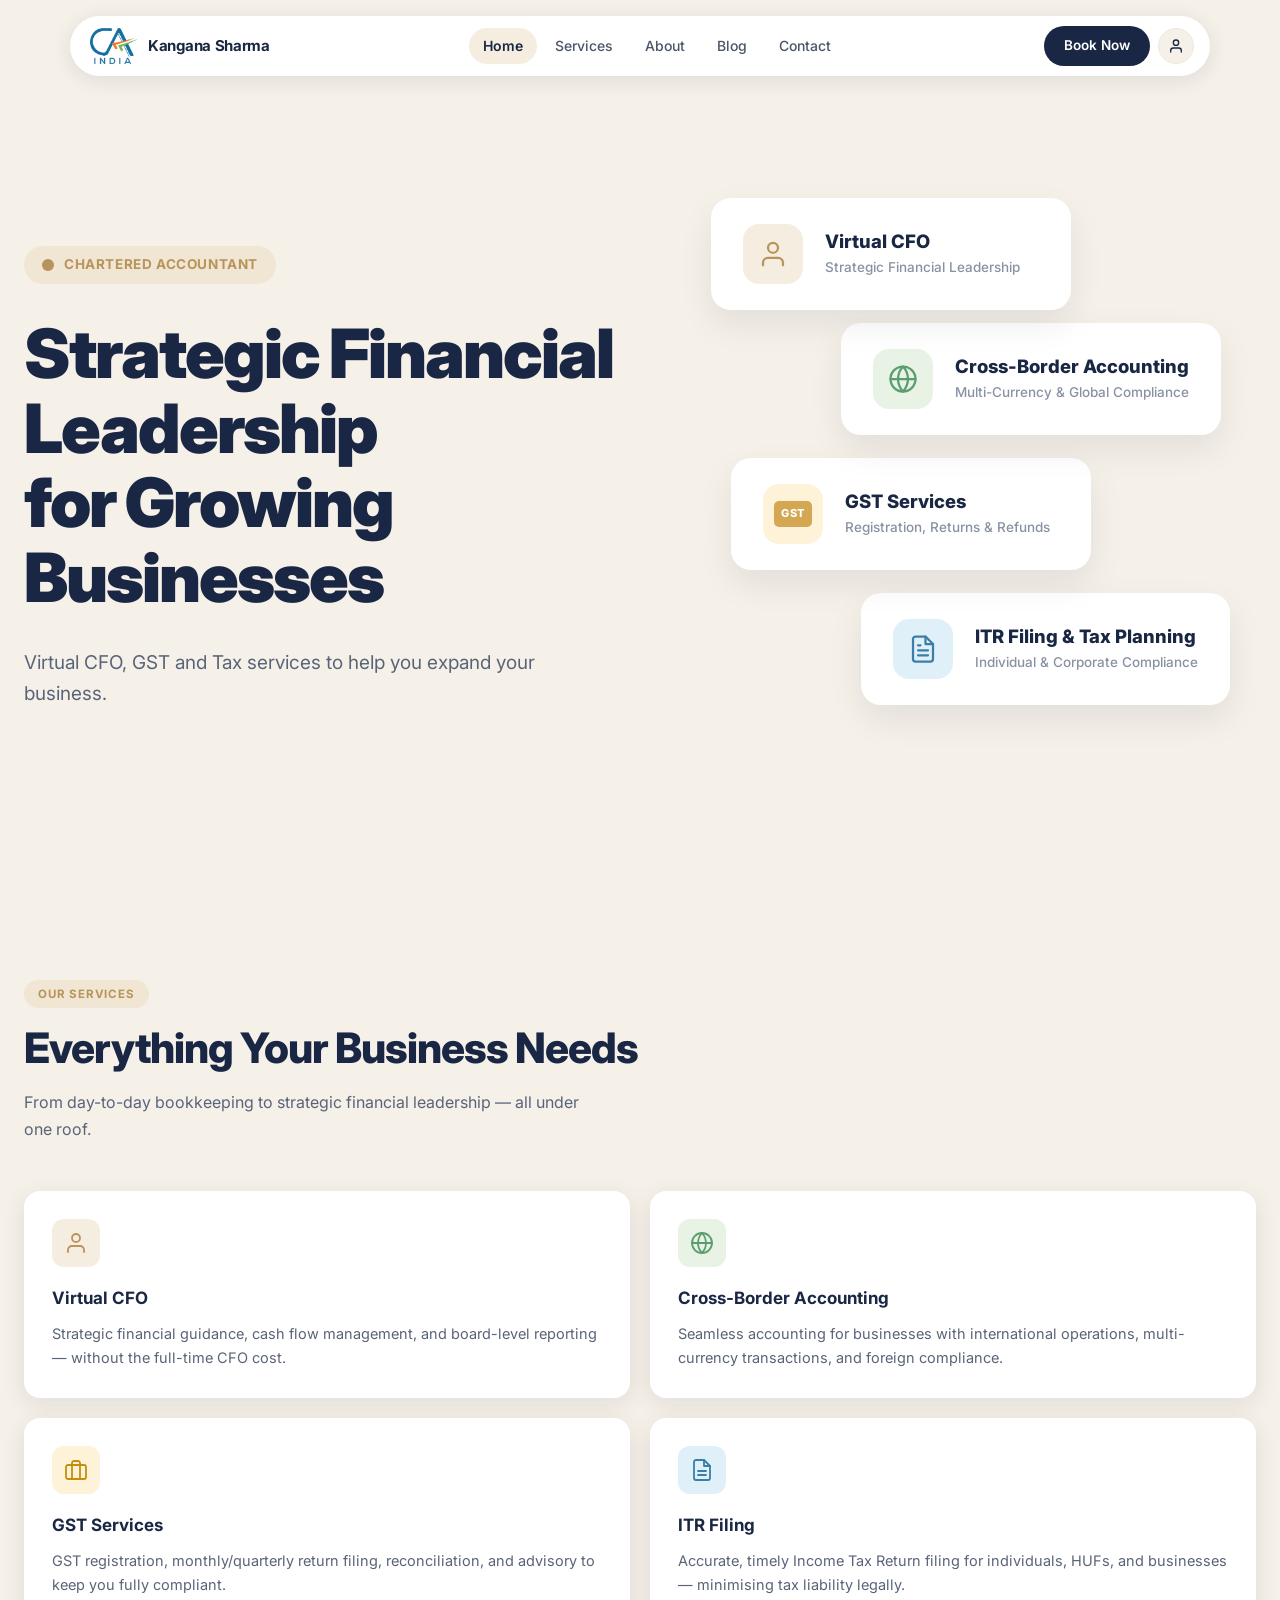
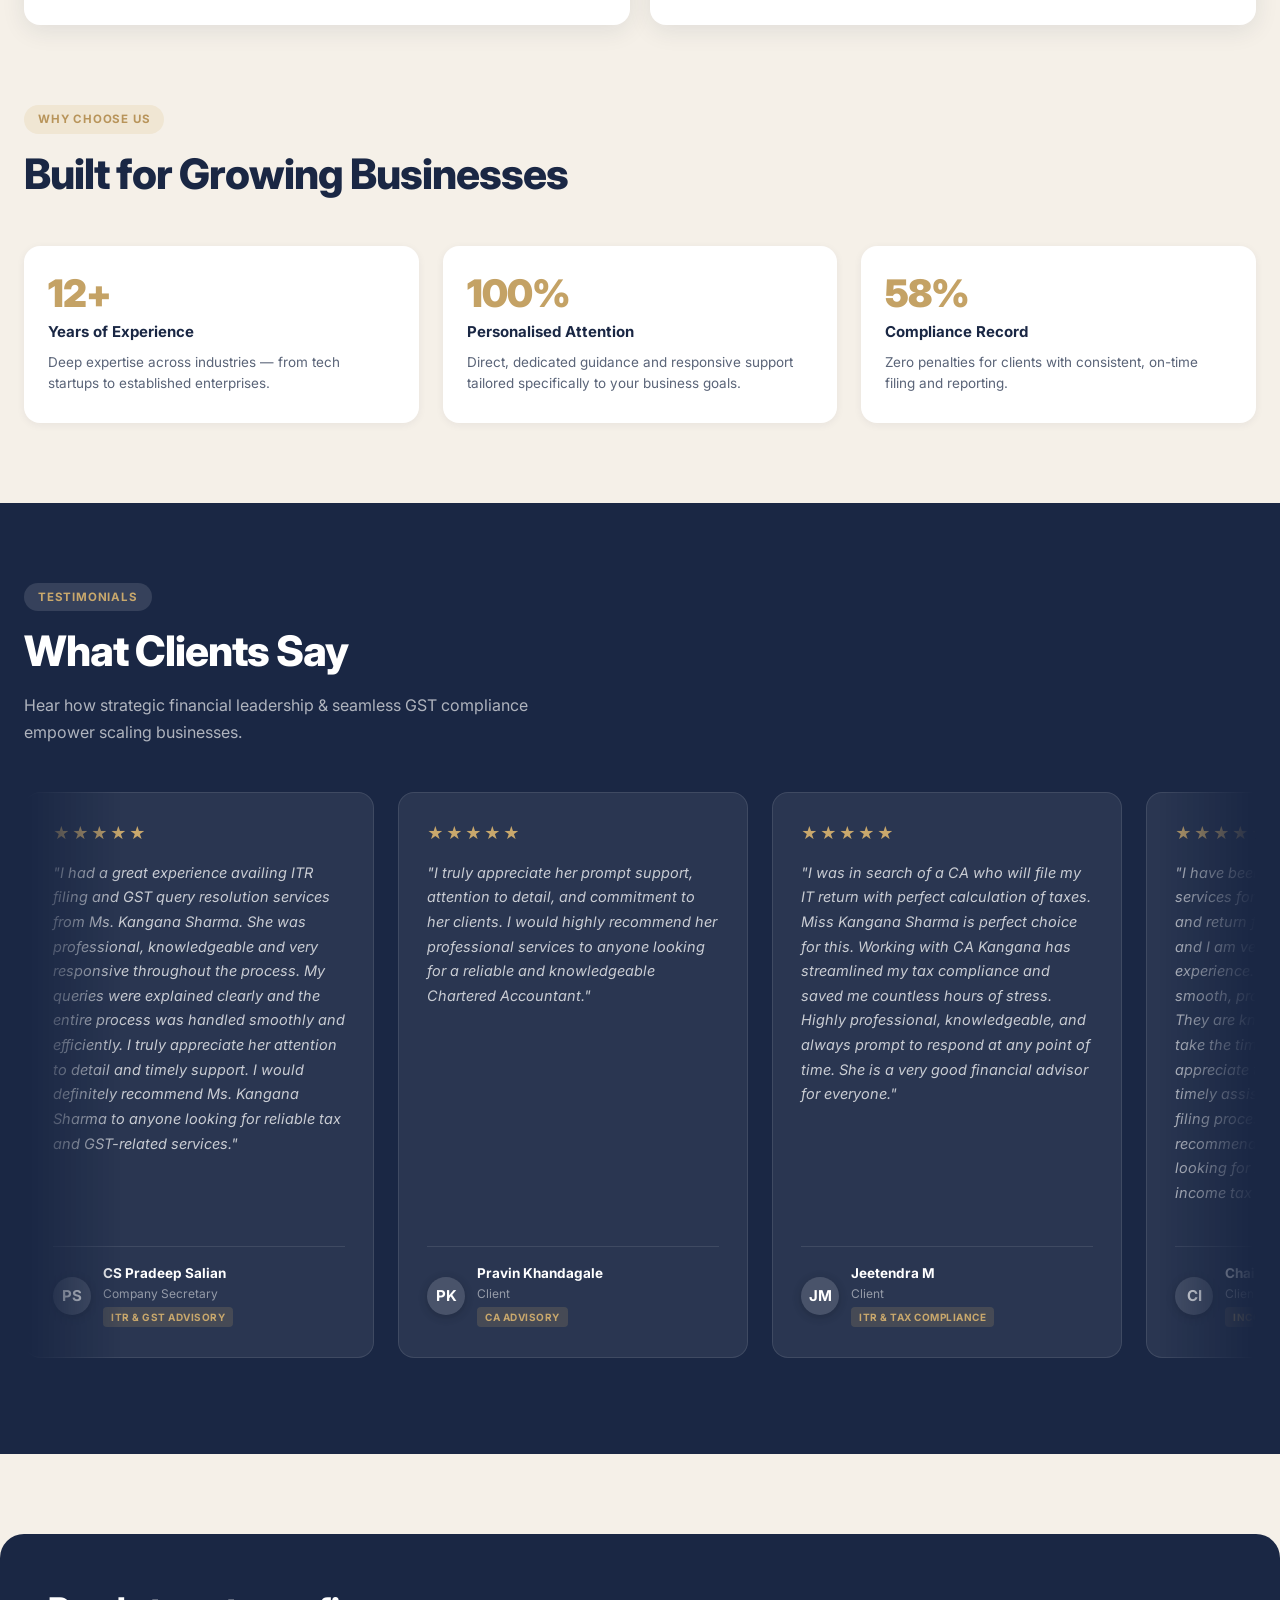
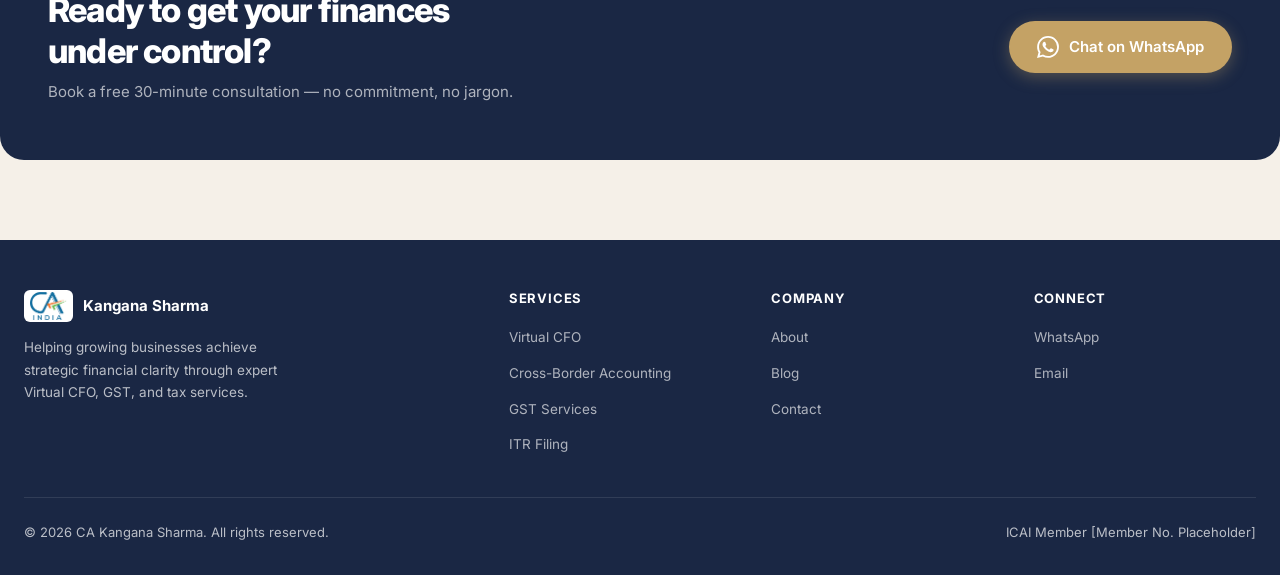
==== commit 5df99cc8: "Add rich Open Graph & Twitter link preview card thumbnail across all pages" ====
--- a/index.html
+++ b/index.html
@@ -5,6 +5,23 @@
   <meta name="viewport" content="width=device-width, initial-scale=1.0" />
   <title>CA Kangana Sharma — Virtual CFO, GST & Cross-Border Accounting</title>
   <meta name="description" content="CA Kangana Sharma is a Chartered Accountant in Panvel, Navi Mumbai offering Virtual CFO, GST compliance, ITR filing, and Cross-Border Accounting services for growing businesses." />
+  
+  <!-- Open Graph / WhatsApp / Facebook Thumbnail -->
+  <meta property="og:type" content="website" />
+  <meta property="og:url" content="https://kangana-sharma.vercel.app/" />
+  <meta property="og:title" content="CA Kangana Sharma — Virtual CFO, GST & Cross-Border Accounting" />
+  <meta property="og:description" content="Strategic financial leadership, Virtual CFO, GST compliance, and tax advisory for growing businesses." />
+  <meta property="og:image" content="https://kangana-sharma.vercel.app/images/og-preview.png" />
+  <meta property="og:image:width" content="1200" />
+  <meta property="og:image:height" content="630" />
+  <meta property="og:image:alt" content="CA Kangana Sharma — Strategic Financial Leadership" />
+
+  <!-- Twitter / X Thumbnail -->
+  <meta name="twitter:card" content="summary_large_image" />
+  <meta name="twitter:url" content="https://kangana-sharma.vercel.app/" />
+  <meta name="twitter:title" content="CA Kangana Sharma — Virtual CFO, GST & Cross-Border Accounting" />
+  <meta name="twitter:description" content="Strategic financial leadership, Virtual CFO, GST compliance, and tax advisory for growing businesses." />
+  <meta name="twitter:image" content="https://kangana-sharma.vercel.app/images/og-preview.png" />
   <link rel="preconnect" href="https://fonts.googleapis.com" />
   <link rel="preconnect" href="https://fonts.gstatic.com" crossorigin />
   <link rel="stylesheet" href="https://fonts.googleapis.com/css2?family=Inter:wght@400;500;600;700;800;900&display=swap" />
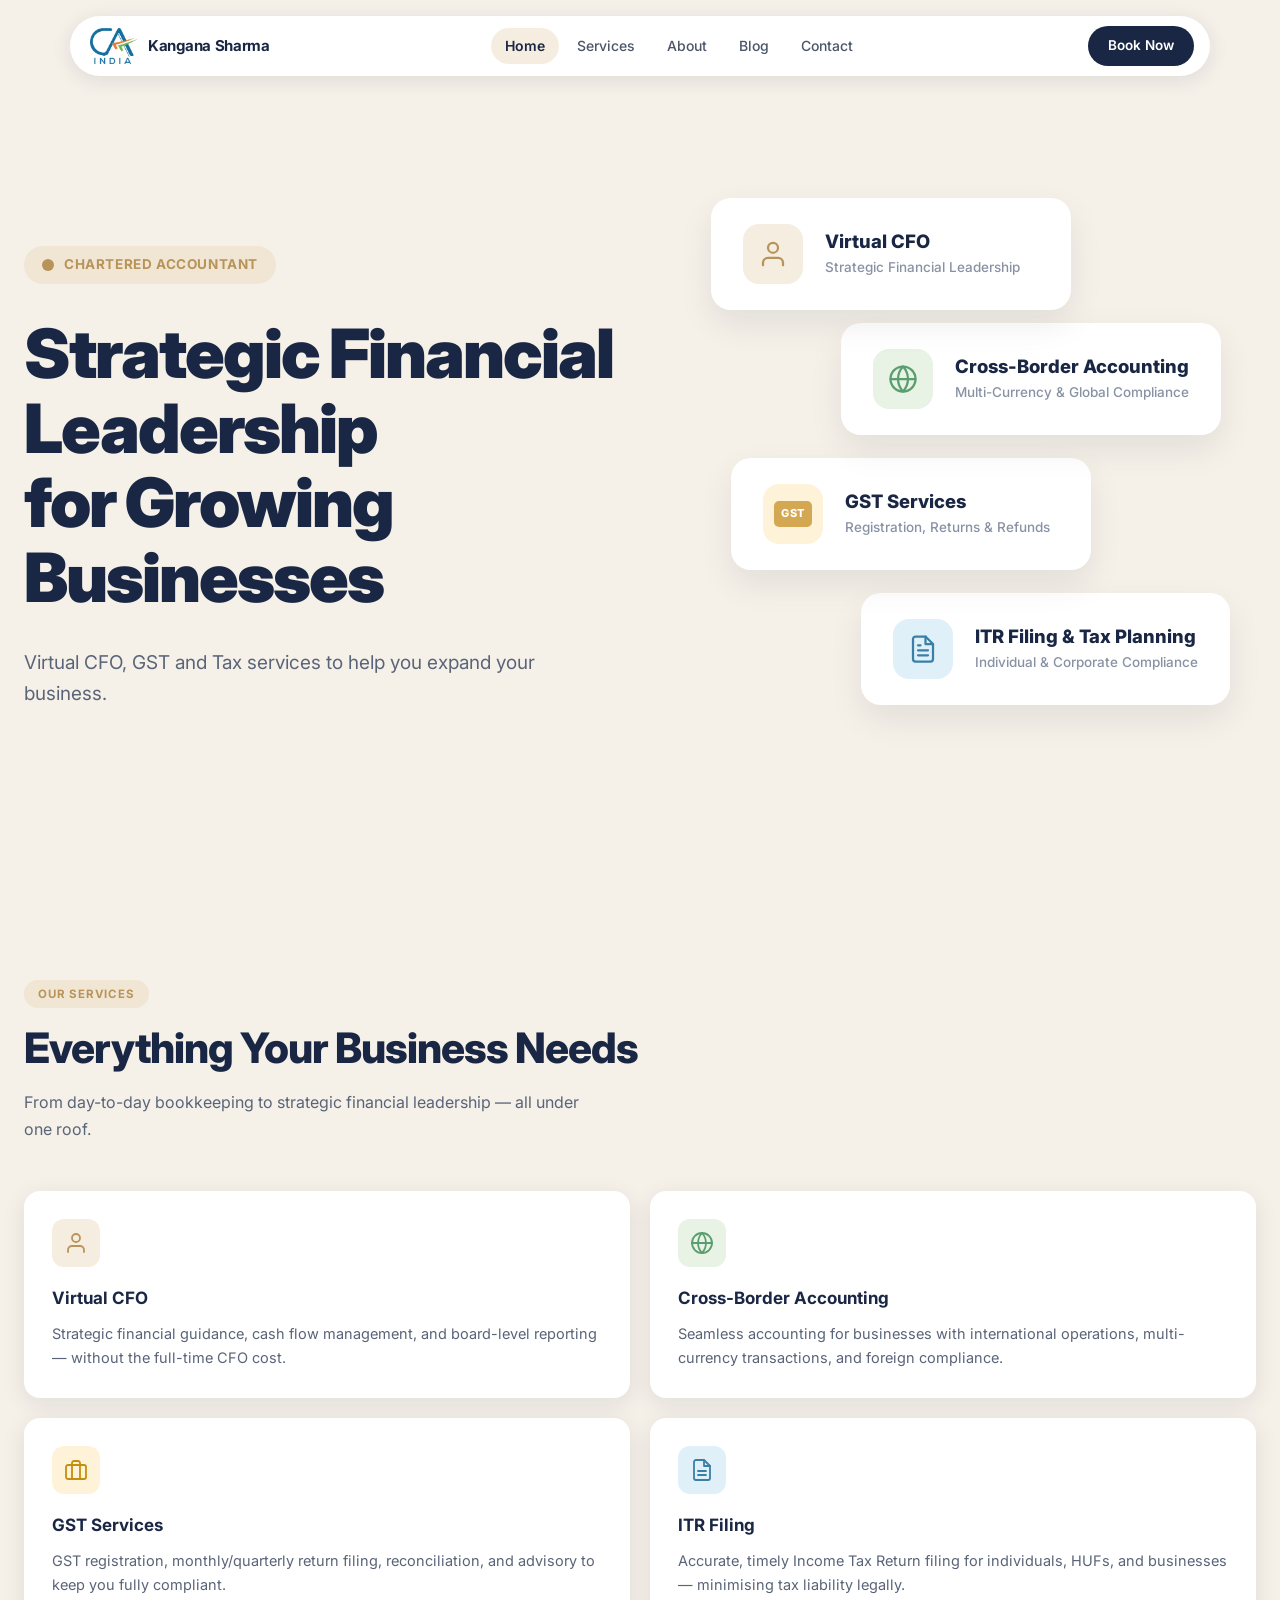
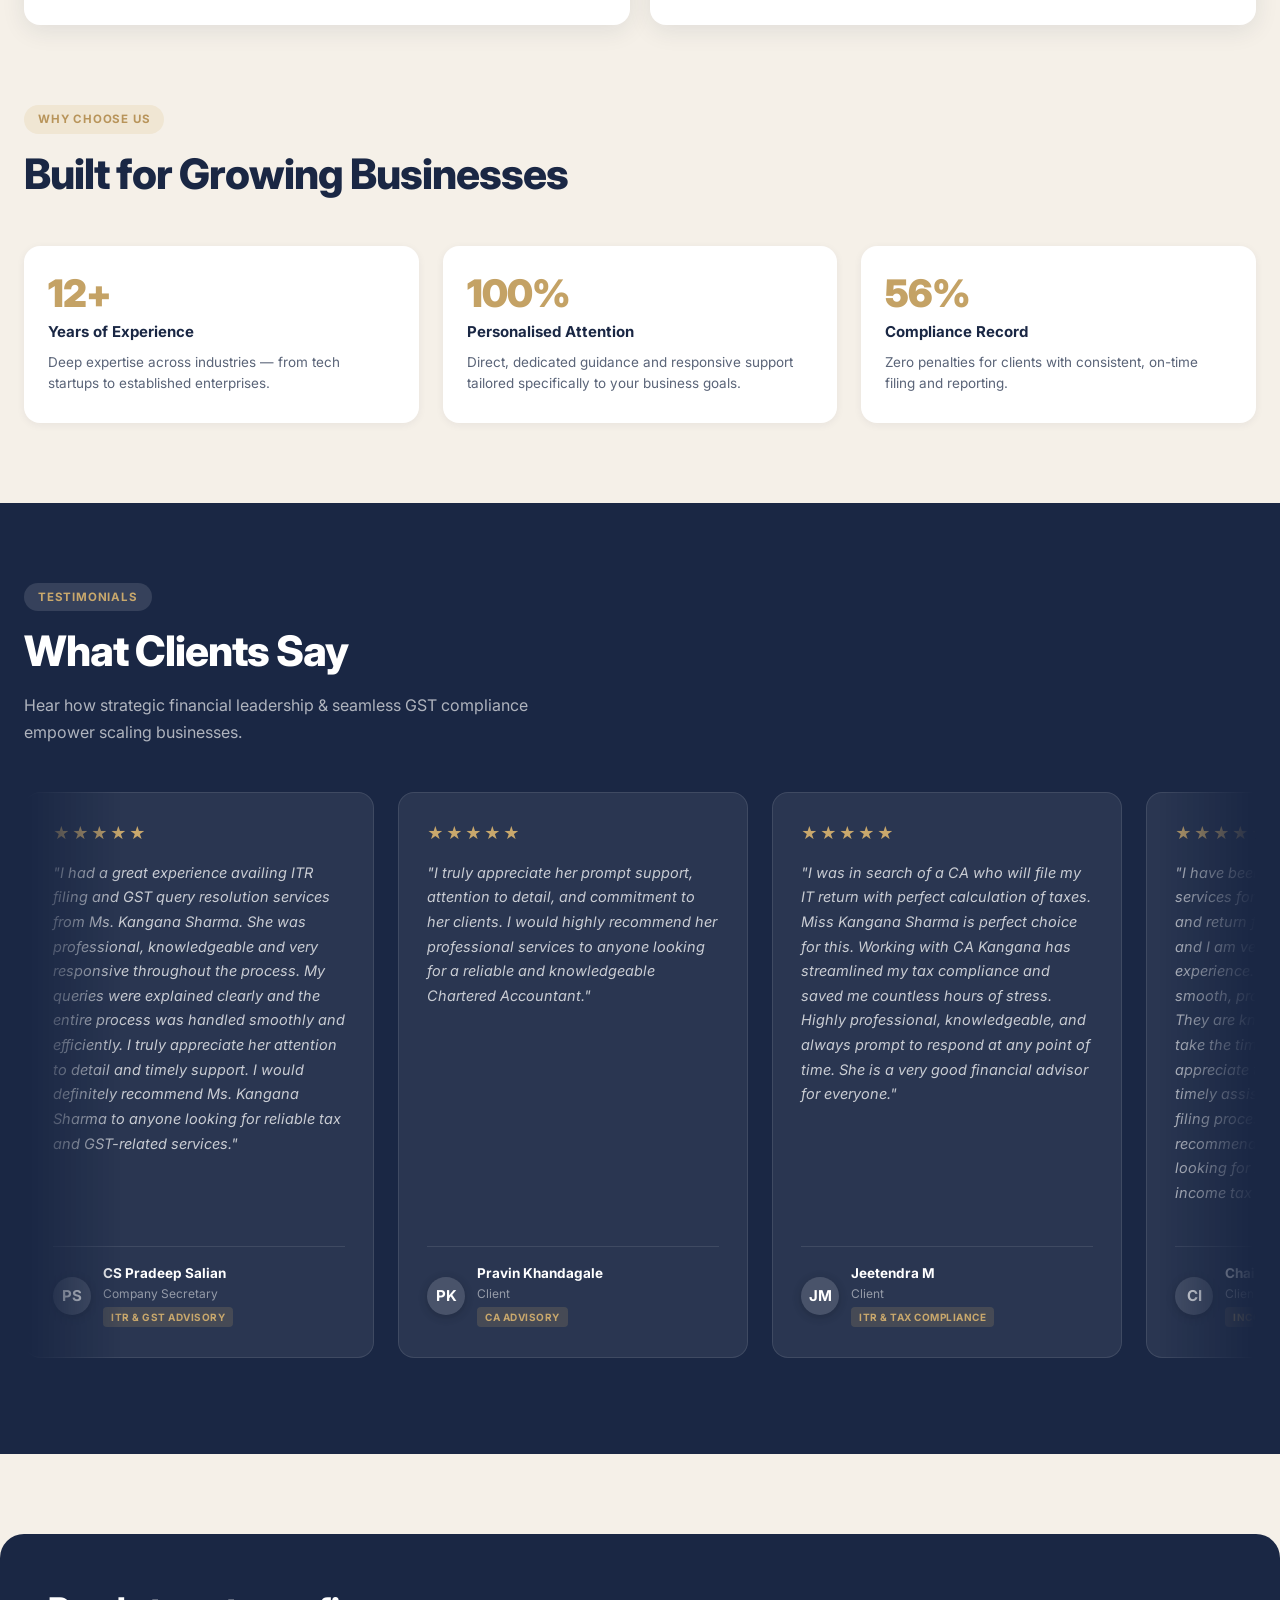
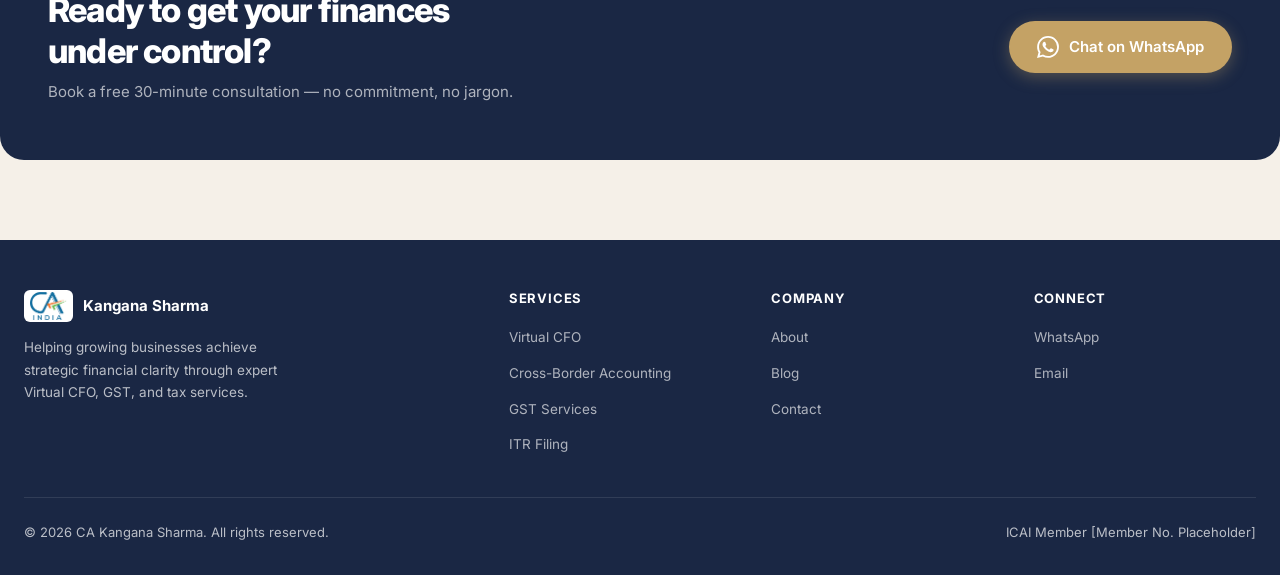
==== commit 951e0fd5: "Remove profile/account icon button from header across all pages" ====
--- a/index.html
+++ b/index.html
@@ -150,12 +150,6 @@
       <!-- Actions -->
       <div class="navbar-actions">
         <a href="contact.html" class="btn-book" id="btn-book-nav">Book Now</a>
-        <button class="btn-account" aria-label="Account" id="btn-account">
-          <svg width="16" height="16" viewBox="0 0 24 24" fill="none" stroke="currentColor" stroke-width="2" stroke-linecap="round" stroke-linejoin="round">
-            <path d="M20 21v-2a4 4 0 0 0-4-4H8a4 4 0 0 0-4 4v2"/>
-            <circle cx="12" cy="7" r="4"/>
-          </svg>
-        </button>
         <button class="nav-hamburger" id="nav-hamburger" aria-label="Open menu" aria-expanded="false">
           <span></span><span></span><span></span>
         </button>
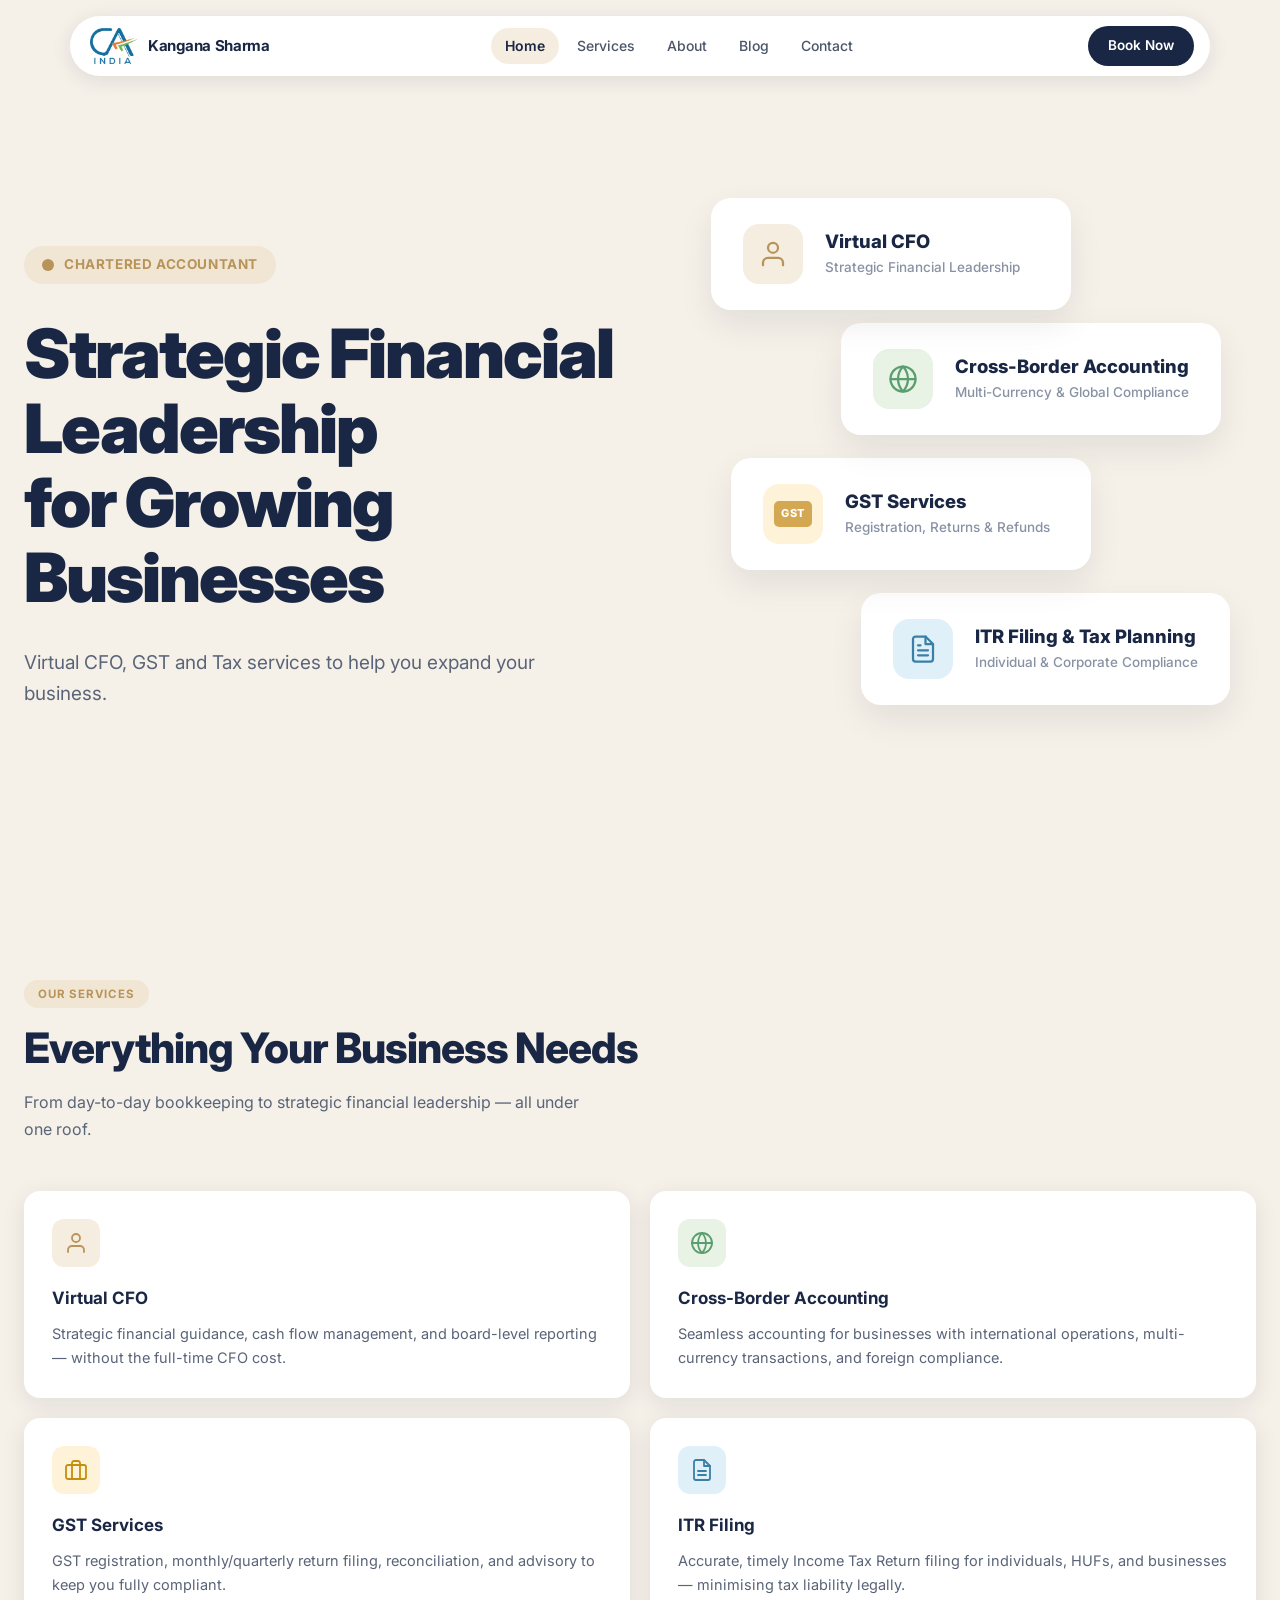
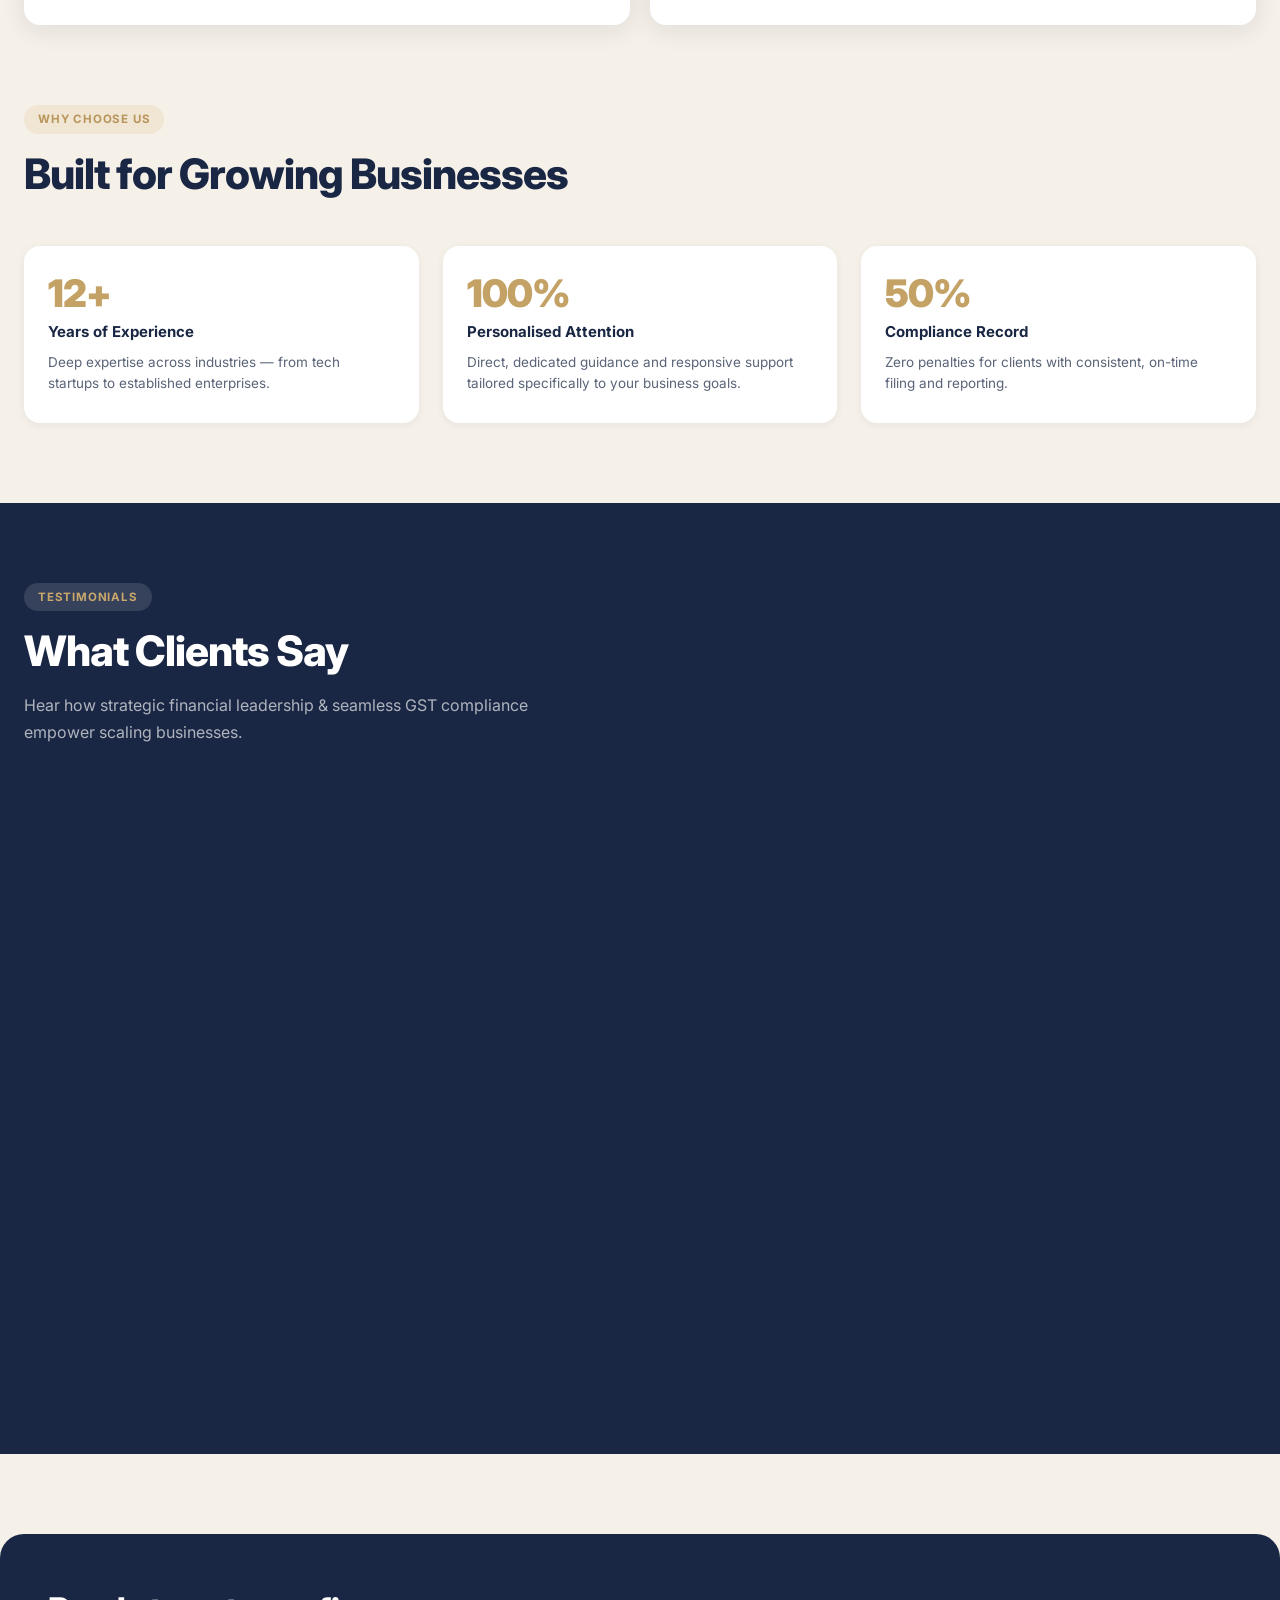
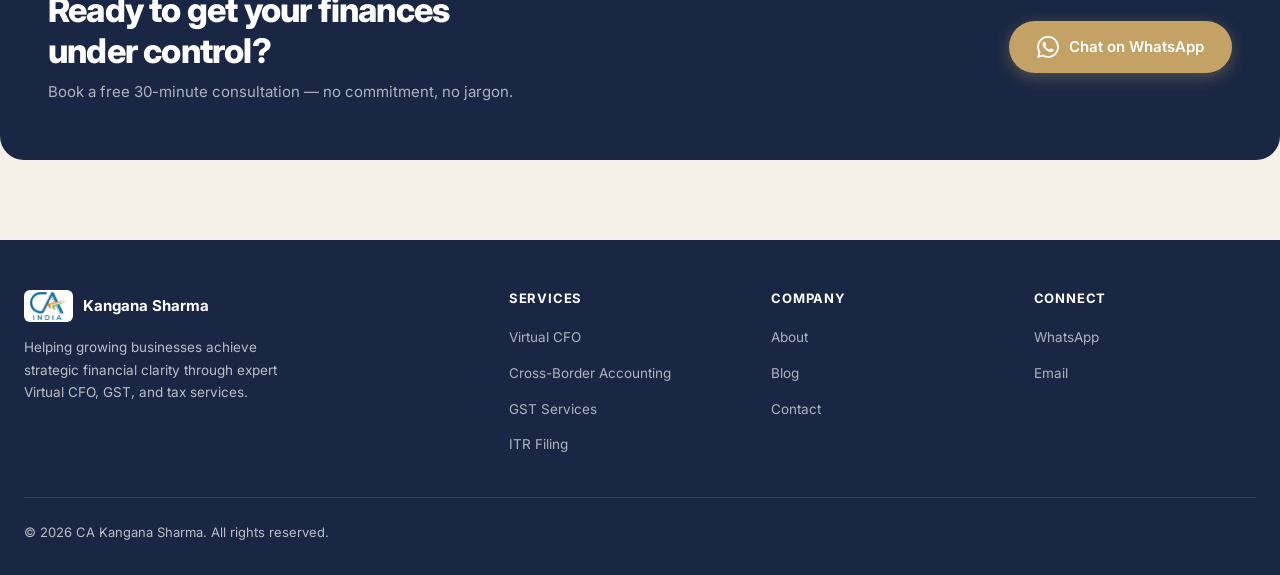
==== commit 8cfae56e: "Remove ICAI Member placeholder from footer across all pages" ====
--- a/index.html
+++ b/index.html
@@ -475,7 +475,6 @@
       </div>
       <div class="footer-bottom">
         <span>© 2026 CA Kangana Sharma. All rights reserved.</span>
-        <span>ICAI Member [Member No. Placeholder]</span>
       </div>
     </footer>
 
